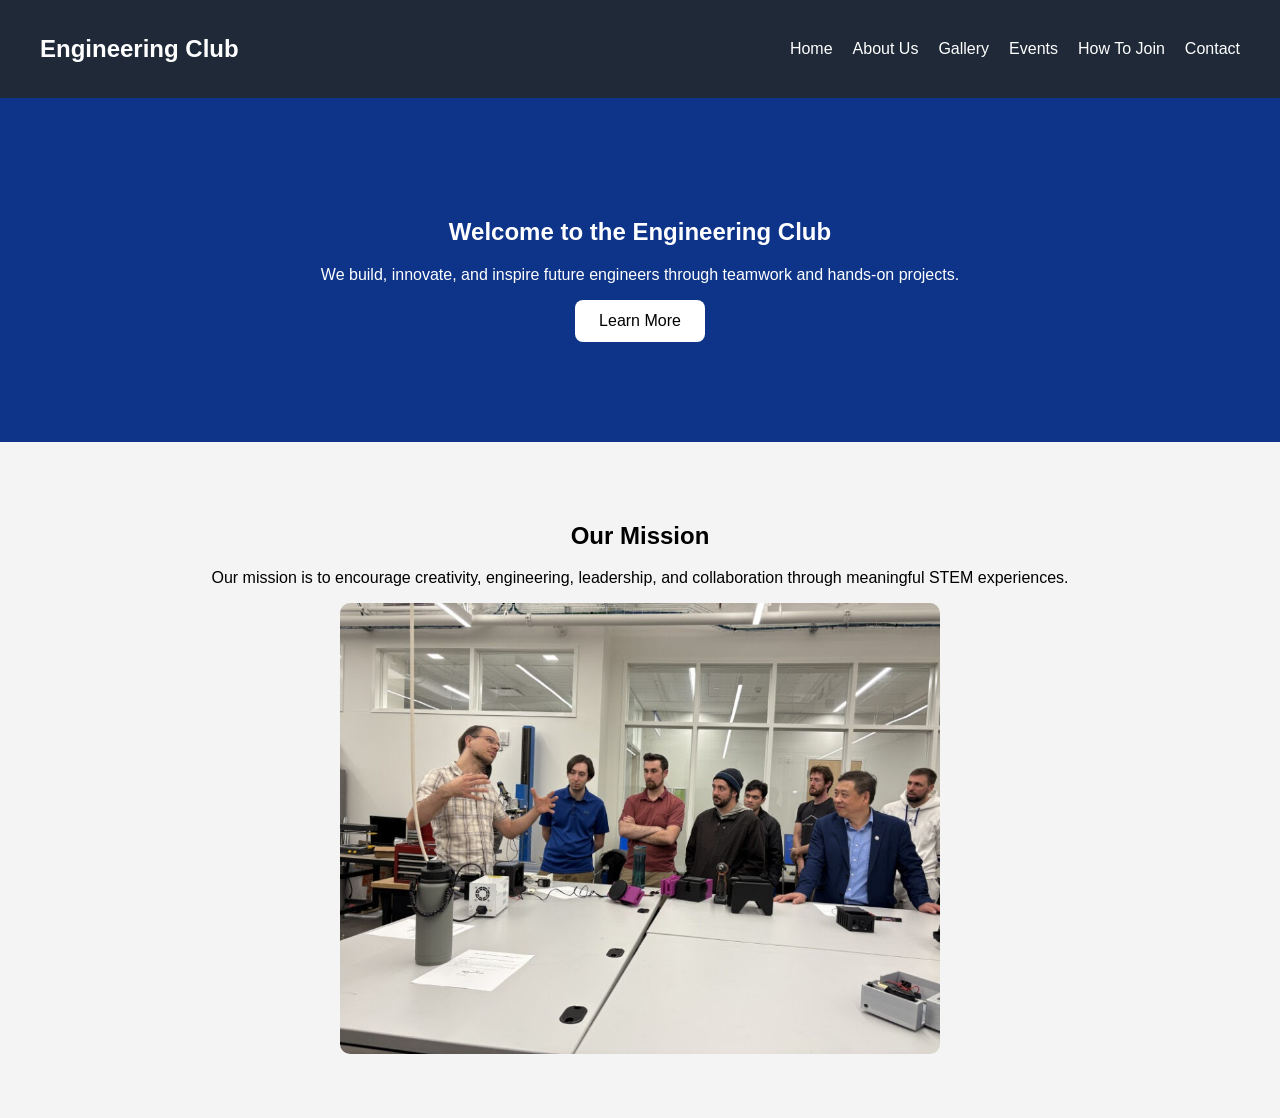
==== index.html @ 92a44d92 "added all the nav bar pages/event pages" ====
<!DOCTYPE html>
<html lang="en">

<head>
    <meta charset="UTF-8">
    <meta name="viewport" content="width=device-width, initial-scale=1.0">
    <title>Engineering Club</title>

    <link rel="icon" type="image/favicon.png" href="images/favicon.png">
    <link rel="stylesheet" href="style.css">
</head>

<body>

    <nav>
        <h1>Engineering Club</h1>

        <ul>
            <li><a href="index.html">Home</a></li>
            <li><a href="about.html">About Us</a></li>
            <li><a href="gallery.html">Gallery</a></li>
            <li><a href="events.html">Events</a></li>
            <li><a href="how-to-join.html">How To Join</a></li>
            <li><a href="contact.html">Contact</a></li>
        </ul>
    </nav>

    <div id="mainPage">

        <section class="hero">

            <h2>Welcome to the Engineering Club</h2>

            <p>
                We build, innovate, and inspire future engineers through teamwork and hands-on projects.
            </p>

            <a href="about.html" class="heroBtn">Learn More</a>

        </section>

        <section class="mission">

            <h2>Our Mission</h2>

            <p>
                Our mission is to encourage creativity, engineering, leadership,
                and collaboration through meaningful STEM experiences.
            </p>

            <img src="images/MainPageImg.jpg" alt="Engineering Club">

        </section>

    </div>

    <script src="script.js"></script>

</body>

</html>
---- style.css ----
body {
    margin: 0;
    font-family: Arial, Helvetica, sans-serif;
    background-color: #f4f4f4;
}

/* NAVBAR */

nav {
    background-color: #1f2937;
    color: white;

    display: flex;
    justify-content: space-between;
    align-items: center;

    padding: 15px 40px;
}

nav ul {
    display: flex;
    gap: 20px;

    list-style: none;
}

nav a { 

color: white; 
text-decoration: none;
}

nav a:hover { 

    text-decoration: underline;
}

nav button {
    background: none;
    border: none;
    color: white;
    font-size: 16px;
    cursor: pointer;
}

nav button:hover {
    text-decoration: underline;
}

/* HERO SECTION */

.hero {
    text-align: center;

    padding: 100px 20px;

    background-color: #0d3488;
    color: white;
}

.hero a {
    display: inline-block;

    padding: 12px 24px;

    background-color: white;
    color: black;

    text-decoration: none;

    border-radius: 8px;

    font-size: 16px;

    cursor: pointer;
}

.hero a:hover { 

background-color: #779ff5;
color: #ffffff;
}

/* MISSION SECTION */

.mission {
    padding: 60px 20px;

    text-align: center;

    img {

        width: 600px;
        border-radius: 10px;
    }
}

.about {
    text-align: center;
    padding: 60px 20px;
}

.about h1 { 

    font-size: 85px;
}

.about img {
    width: 400px;
    border-radius: 10px;
    margin: 20px 0;
}

.about p {
    max-width: 800px;
    margin: 0 auto;
    font-size: 18px;
    line-height: 1.6;
}

.gallery {

    text-align: center;
    padding: 60px 20px;
}

.gallery h1 { 

    font-size: 85px;
}

.gallery img { 

    width: 400px;
    border-radius: 10px;
    margin: 20px 0;
}

.gallery p {
    max-width: 800px;
    margin: 0 auto;
    font-size: 18px;
    line-height: 1.6;
}

.dropdown {

    text-align: center;
    padding: 60px 20px; 
    position: relative;
}

.dropdown h1 { 

    font-size: 85px;
}

.dropdown button { 

    background-color: #ffffff;
    color: black;
    padding: 10px 15px;
    border: none;
    cursor: pointer;
}

.dropdown-content a { 

    display: block;
    color: black;
    text-decoration: none;
    padding: 10px 15px;
}

.dropdown-content {
    display: none;

    left: 50%;
    transform: translateX(-50%);

    position: absolute;

    background-color: white;

    list-style: none;

    padding: 10px;
    margin: 0;

    min-width: 200px;
    box-shadow: 2px 2px 5px black;
}

.dropdownMenu {
    display: inline-block;
    position: relative;
    min-width: 25px;
}

.dropdownMenu:hover .dropdown-content {
    display: block;
}

.dropdownMenu:hover button {
    background-color: #cccccc;
}

.howToJoin { 

    text-align: center;
    padding: 60px 20px;
}

.howToJoin ol {
    display: inline-block;
    text-align: left;
}

.howToJoin h1 { 

    font-size: 85px;
}

.contact {
    text-align: center;
    padding: 60px 20px;
}

.contact h1 { 

    font-size: 85px;
}

.contact p {
    max-width: 800px;
    margin: 0 auto;
    font-size: 18px;
    line-height: 1.6;
}
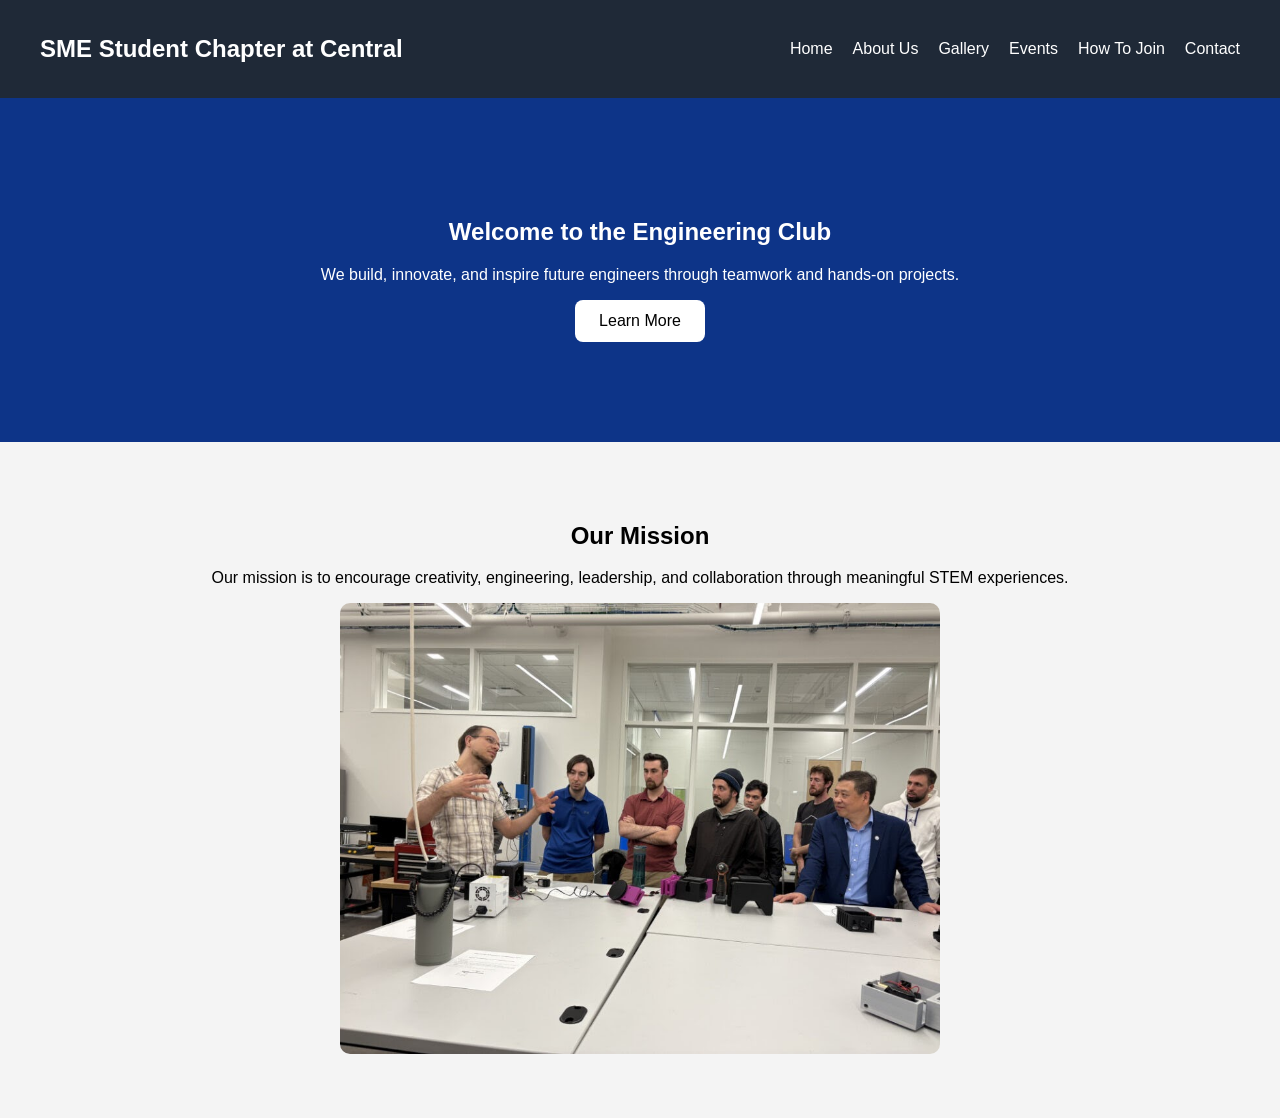
==== commit ced6517a: "added Dr. Vaziri changes" ====
--- a/index.html
+++ b/index.html
@@ -13,7 +13,7 @@
 <body>
 
     <nav>
-        <h1>Engineering Club</h1>
+        <h1>SME Student Chapter at Central</h1>
 
         <ul>
             <li><a href="index.html">Home</a></li>
--- a/style.css
+++ b/style.css
@@ -157,7 +157,7 @@
 
 .dropdown button { 
 
-    background-color: #ffffff;
+    background-color: #dddddd;
     color: black;
     padding: 10px 15px;
     border: none;
@@ -195,6 +195,7 @@
     display: inline-block;
     position: relative;
     min-width: 25px;
+    
 }
 
 .dropdownMenu:hover .dropdown-content {
@@ -202,7 +203,7 @@
 }
 
 .dropdownMenu:hover button {
-    background-color: #cccccc;
+    background-color: #bbbbbb;
 }
 
 .howToJoin { 
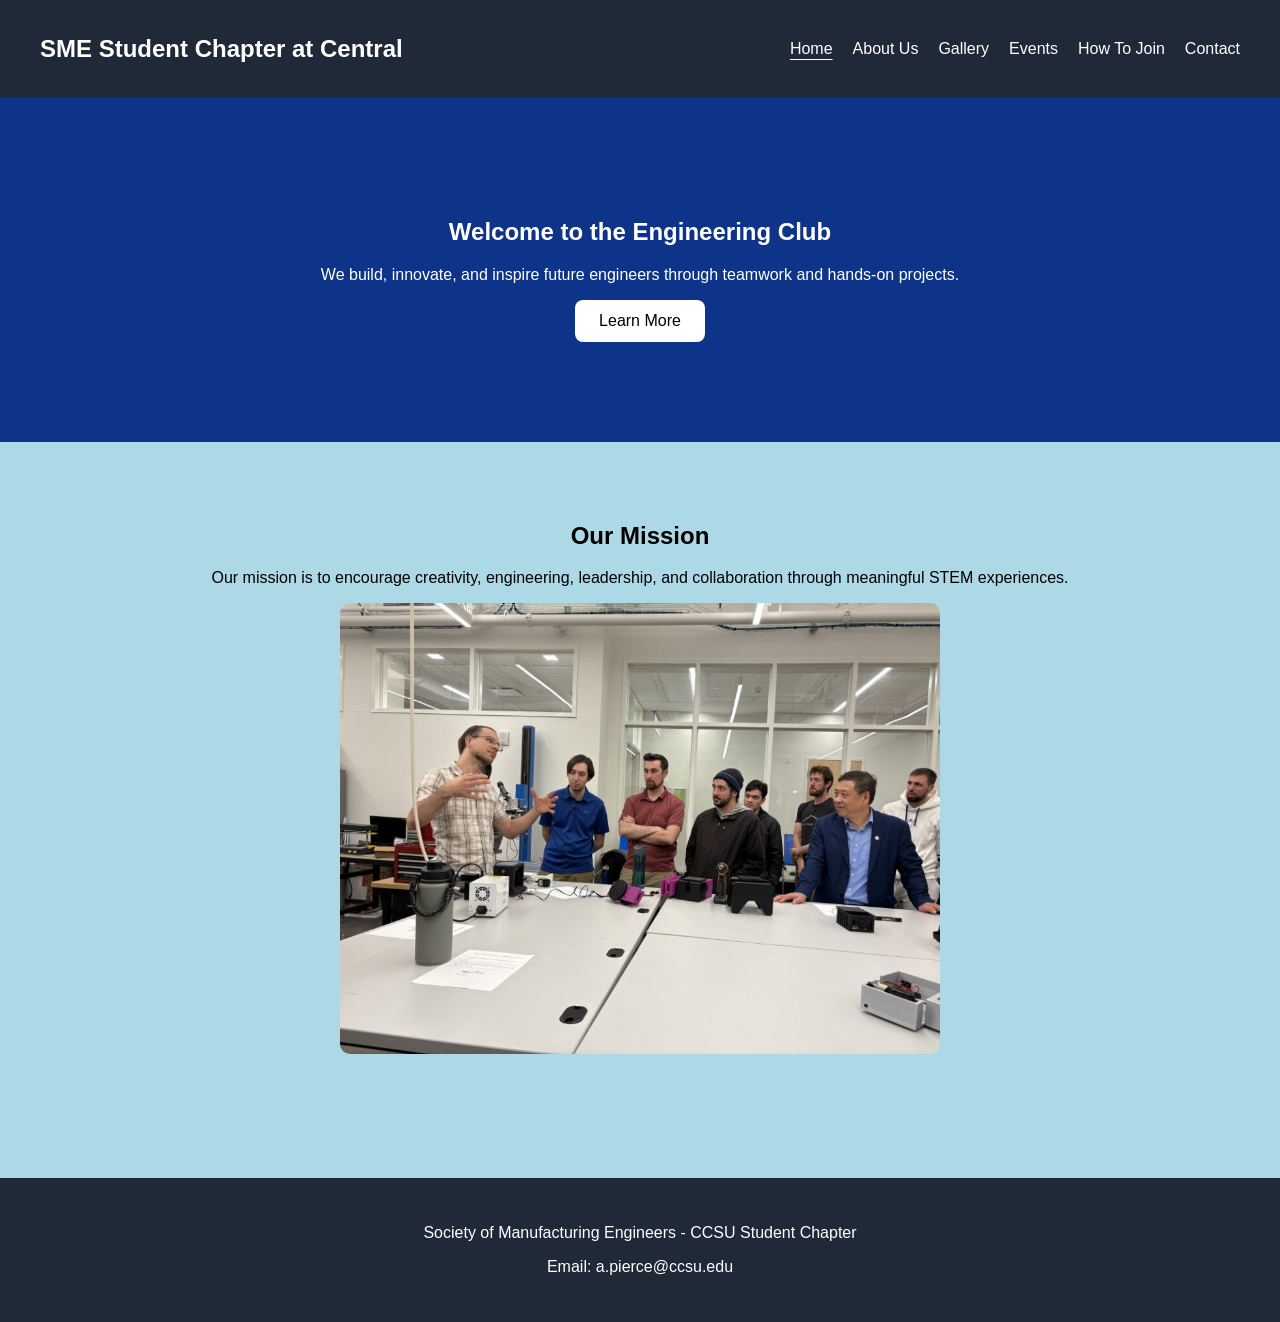
==== commit 0b901f52: "Started updating ui, added underline under nav bar current page, added footer, renovated the event p" ====
--- a/index.html
+++ b/index.html
@@ -13,10 +13,10 @@
 <body>
 
     <nav>
-        <h1>SME Student Chapter at Central</h1>
+        <h1><a href="index.html">SME Student Chapter at Central</a></h1>
 
         <ul>
-            <li><a href="index.html">Home</a></li>
+            <li><a href="index.html" class="active">Home</a></li>
             <li><a href="about.html">About Us</a></li>
             <li><a href="gallery.html">Gallery</a></li>
             <li><a href="events.html">Events</a></li>
@@ -54,6 +54,11 @@
 
     </div>
 
+    <footer>
+    <p>Society of Manufacturing Engineers - CCSU Student Chapter</p>
+    <p>Email: a.pierce@ccsu.edu</p>
+    </footer>
+
     <script src="script.js"></script>
 
 </body>
--- a/style.css
+++ b/style.css
@@ -47,6 +47,37 @@
     text-decoration: underline;
 }
 
+nav h1 a:hover { 
+text-decoration: none;
+}
+
+nav h1 a { 
+    color:white;
+    text-decoration: none;
+}
+
+.active { 
+    text-decoration: underline;
+    text-underline-offset: 5px;
+}
+
+html, body {
+    height: 100%;
+}
+
+body {
+    display: flex;
+    flex-direction: column;
+    min-height: 100vh;
+
+    margin: 0;
+    background-color: lightblue;
+}
+
+footer {
+    margin-top: auto;
+}
+
 /* HERO SECTION */
 
 .hero {
@@ -98,6 +129,7 @@
 .about {
     text-align: center;
     padding: 60px 20px;
+    background-color: lightblue;
 }
 
 .about h1 { 
@@ -118,10 +150,31 @@
     line-height: 1.6;
 }
 
+.about a {
+    display: block;
+
+    width: fit-content;
+
+    margin: 20px auto 0 auto;
+
+    background-color: #0d3488;
+    color: white;
+
+    padding: 15px 25px;
+
+    text-decoration: none;
+    border-radius: 8px;
+}
+
+.about a:hover {
+    background-color: #779ff5;
+}
+
 .gallery {
 
     text-align: center;
     padding: 60px 20px;
+    background-color: lightblue;
 }
 
 .gallery h1 { 
@@ -132,6 +185,7 @@
 .gallery img { 
 
     width: 400px;
+    height: 300px;
     border-radius: 10px;
     margin: 20px 0;
 }
@@ -143,71 +197,98 @@
     line-height: 1.6;
 }
 
-.dropdown {
-
-    text-align: center;
-    padding: 60px 20px; 
-    position: relative;
-}
-
-.dropdown h1 { 
-
-    font-size: 85px;
-}
-
-.dropdown button { 
-
-    background-color: #dddddd;
-    color: black;
-    padding: 10px 15px;
-    border: none;
-    cursor: pointer;
-}
-
-.dropdown-content a { 
-
-    display: block;
-    color: black;
-    text-decoration: none;
-    padding: 10px 15px;
-}
-
-.dropdown-content {
-    display: none;
-
-    left: 50%;
-    transform: translateX(-50%);
-
-    position: absolute;
-
-    background-color: white;
-
-    list-style: none;
-
-    padding: 10px;
-    margin: 0;
-
-    min-width: 200px;
-    box-shadow: 2px 2px 5px black;
-}
-
-.dropdownMenu {
+.eventCards {
+    display: flex;
+    flex-direction: column;
+    gap: 40px;
+    padding: 40px 20px;
+    background-color: lightblue;
+}
+
+.eventCards h1{ 
+    font-size: 100px;
+    text-align: center;
+}
+
+.eventCard {
+    display: flex;
+    align-items: center;
+    justify-content: space-between;
+
+    max-width: 1000px;
+    margin: 0 auto;
+
+    padding: 25px;
+
+    background-color: rgb(224, 222, 222);
+    border-radius: 12px;
+
+    box-shadow: 0 4px 12px rgba(0,0,0,0.15);
+       gap: 60px;
+
+    transition: 0.2s;
+}
+
+.eventInfo {
+    display: flex;
+    flex-direction: column;
+    gap: 10px;
+
+    max-width: 600px;
+
+    text-align: left;
+}
+
+.eventCard a {
     display: inline-block;
-    position: relative;
-    min-width: 25px;
-    
-}
-
-.dropdownMenu:hover .dropdown-content {
-    display: block;
-}
-
-.dropdownMenu:hover button {
-    background-color: #bbbbbb;
+    align-self: center;
+
+    background-color: #0d3488;
+    color: white;
+
+    padding: 12px 20px;
+
+    border-radius: 8px;
+
+     display: inline-block;
+    width: fit-content;
+
+    text-decoration: none;
+}
+
+.eventCard:hover {
+    transform: translateY(-5px);
+}
+
+.eventCard a:hover {
+    background-color: #779ff5;
+}
+
+.eventCard img {
+    width: 500px;
+    height: auto;
+
+    border-radius: 8px;
+
+    object-fit: cover;
+}
+
+.eventCard a {
+    background-color: #0d3488;
+    color: white;
+
+    padding: 15px 25px;
+
+    text-decoration: none;
+    border-radius: 8px;
+}
+
+.eventCard a:hover {
+    background-color: #779ff5;
 }
 
 .howToJoin { 
-
+    background-color: lightblue;
     text-align: center;
     padding: 60px 20px;
 }
@@ -225,6 +306,7 @@
 .contact {
     text-align: center;
     padding: 60px 20px;
+    background-color: lightblue;
 }
 
 .contact h1 { 
@@ -239,3 +321,12 @@
     line-height: 1.6;
 }
 
+footer {
+    background-color: #1f2937;
+    color: white;
+
+    text-align: center;
+
+    padding: 30px;
+    margin-top: 60px;
+}
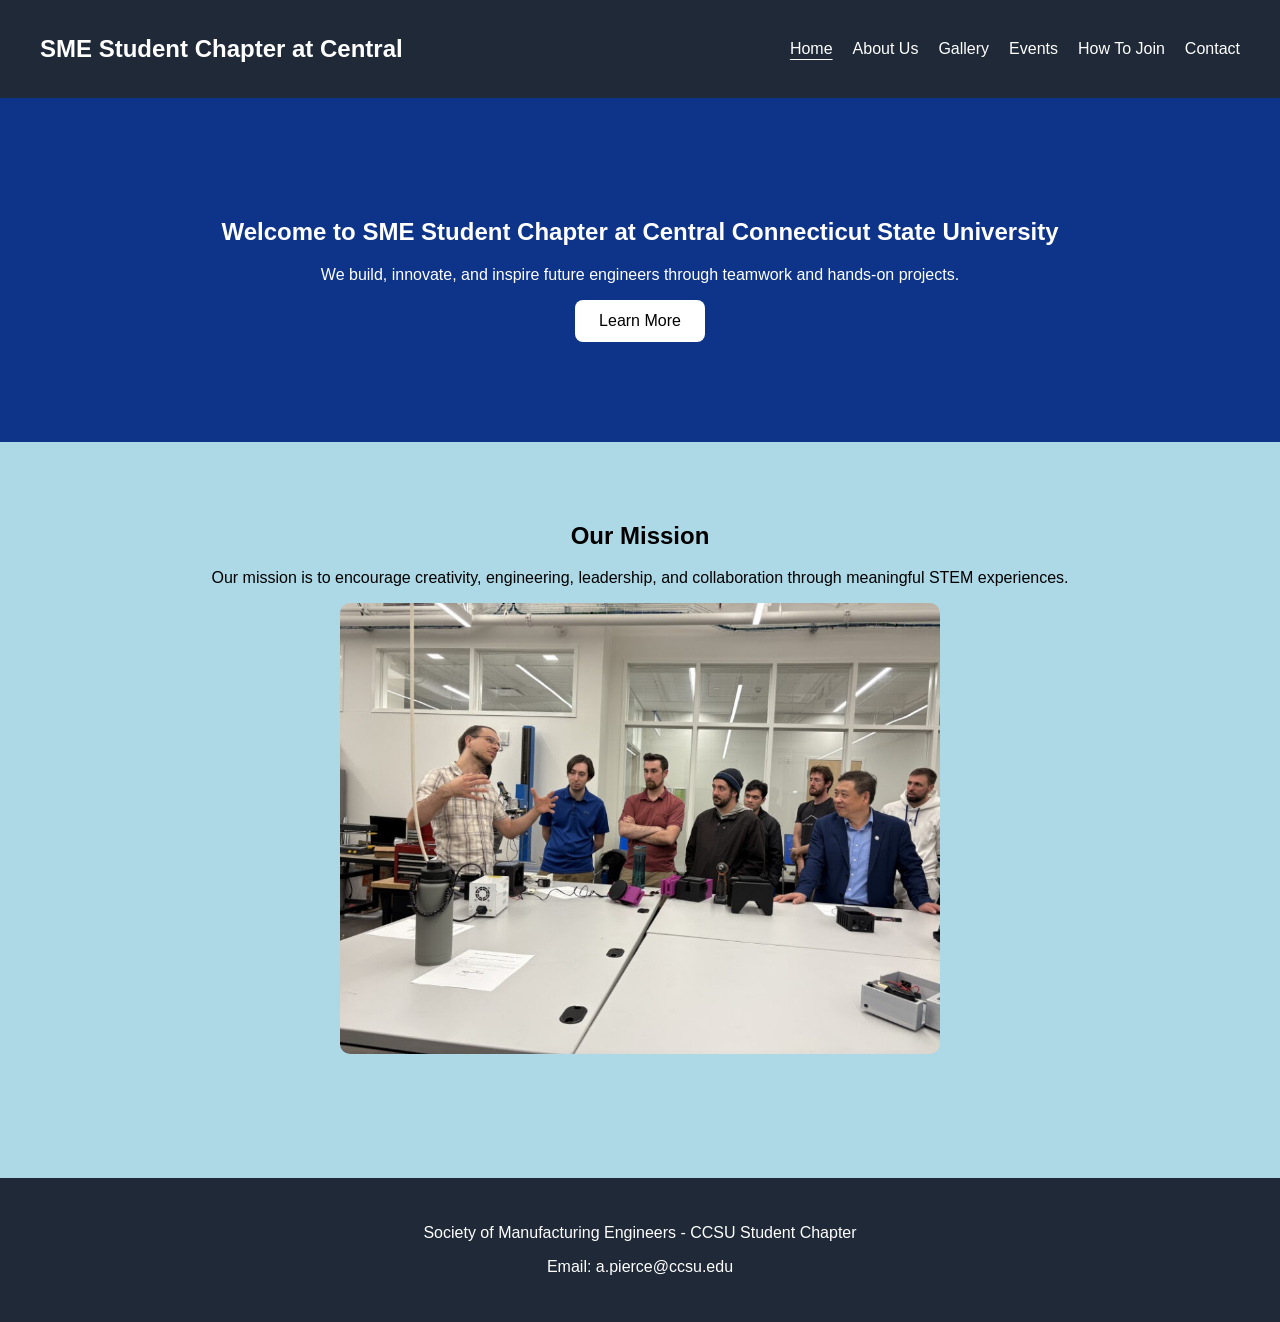
==== commit c97187c8: "tested out copilot code agent, updated how to join page and revamped gallery" ====
--- a/index.html
+++ b/index.html
@@ -29,7 +29,7 @@
 
         <section class="hero">
 
-            <h2>Welcome to the Engineering Club</h2>
+            <h2>Welcome to SME Student Chapter at Central Connecticut State University</h2>
 
             <p>
                 We build, innovate, and inspire future engineers through teamwork and hands-on projects.
--- a/style.css
+++ b/style.css
@@ -171,23 +171,45 @@
 }
 
 .gallery {
-
-    text-align: center;
-    padding: 60px 20px;
+    text-align: center;
+    padding: 70px 20px;
     background-color: lightblue;
 }
 
-.gallery h1 { 
-
+.gallery h1 {
     font-size: 85px;
-}
-
-.gallery img { 
-
-    width: 400px;
-    height: 300px;
-    border-radius: 10px;
-    margin: 20px 0;
+    margin-bottom: 1rem;
+    color: #1f2937;
+    letter-spacing: 0.03em;
+}
+
+.gallery-grid {
+    display: grid;
+    grid-template-columns: repeat(auto-fit, minmax(260px, 1fr));
+    gap: 22px;
+    max-width: 1180px;
+    margin: 0 auto;
+    padding: 20px 0;
+}
+
+.gallery img {
+    width: 100%;
+    height: 240px;
+    object-fit: contain;
+    object-position: center;
+    background-color: #ffffff;
+    border-radius: 16px;
+    padding: 14px;
+    border: 1px solid rgba(15, 23, 42, 0.08);
+    box-shadow: 0 10px 24px rgba(15, 23, 42, 0.08);
+    display: block;
+    transition: transform 0.25s ease, box-shadow 0.25s ease;
+    cursor: pointer;
+}
+
+.gallery img:hover {
+    transform: translateY(-3px) scale(1.02);
+    box-shadow: 0 18px 38px rgba(15, 23, 42, 0.14);
 }
 
 .gallery p {
@@ -258,6 +280,7 @@
 
 .eventCard:hover {
     transform: translateY(-5px);
+    box-shadow: 0 18px 38px rgba(15, 23, 42, 0.14);
 }
 
 .eventCard a:hover {
@@ -289,18 +312,275 @@
 
 .howToJoin { 
     background-color: lightblue;
-    text-align: center;
     padding: 60px 20px;
-}
-
-.howToJoin ol {
-    display: inline-block;
+    max-width: 1200px;
+    margin: 0 auto;
+}
+
+.howToJoin h1 { 
+    font-size: 85px;
+    text-align: center;
+    margin: 0 0 20px 0;
+    color: #1f2937;
+    letter-spacing: 0.03em;
+}
+
+.howToJoin .intro {
+    text-align: center;
+    font-size: 20px;
+    color: #4b5563;
+    margin: 0 0 60px 0;
+    max-width: 600px;
+    margin-left: auto;
+    margin-right: auto;
+}
+
+.joinStepsContainer {
+    display: grid;
+    grid-template-columns: repeat(auto-fit, minmax(400px, 1fr));
+    gap: 40px;
+    margin: 0 auto;
+}
+
+.joinCard {
+    background-color: white;
+    border-radius: 16px;
+    padding: 40px 30px;
+    box-shadow: 0 4px 12px rgba(0, 0, 0, 0.1);
+    transition: all 0.3s ease;
     text-align: left;
-}
-
-.howToJoin h1 { 
-
-    font-size: 85px;
+    position: relative;
+}
+
+.joinCard:hover {
+    transform: translateY(-8px);
+    box-shadow: 0 12px 30px rgba(0, 0, 0, 0.15);
+}
+
+.cardIcon {
+    display: flex;
+    justify-content: center;
+    margin-bottom: 20px;
+}
+
+.iconNumber {
+    display: flex;
+    align-items: center;
+    justify-content: center;
+    width: 60px;
+    height: 60px;
+    background: linear-gradient(135deg, #0d3488 0%, #1f5fa8 100%);
+    color: white;
+    border-radius: 50%;
+    font-size: 32px;
+    font-weight: bold;
+}
+
+.joinCard h2 {
+    font-size: 28px;
+    margin: 0 0 8px 0;
+    color: #1f2937;
+    text-align: center;
+}
+
+.cardSubtitle {
+    text-align: center;
+    color: #0d3488;
+    font-weight: 600;
+    margin: 0 0 25px 0;
+    font-size: 16px;
+}
+
+.joinList {
+    list-style: none;
+    padding: 0;
+    margin: 0;
+    counter-reset: step-counter;
+}
+
+.joinList li {
+    counter-increment: step-counter;
+    margin-bottom: 18px;
+    padding-left: 35px;
+    position: relative;
+    font-size: 16px;
+    line-height: 1.6;
+    color: #374151;
+}
+
+.joinList li:before {
+    content: counter(step-counter);
+    position: absolute;
+    left: 0;
+    top: 0;
+    display: flex;
+    align-items: center;
+    justify-content: center;
+    width: 28px;
+    height: 28px;
+    background-color: #e0e7ff;
+    color: #0d3488;
+    border-radius: 50%;
+    font-weight: 600;
+    font-size: 14px;
+}
+
+.joinCard:hover .joinList li:before {
+    background-color: #0d3488;
+    color: white;
+}
+
+.smeCard {
+    border-top: 4px solid #0d3488;
+}
+
+.clubCard {
+    border-top: 4px solid #10b981;
+}
+
+.clubCard .cardIcon .iconNumber {
+    background: linear-gradient(135deg, #10b981 0%, #059669 100%);
+}
+
+.clubCard .cardSubtitle {
+    color: #10b981;
+}
+
+.clubCard .joinList li:before {
+    background-color: #d1fae5;
+    color: #10b981;
+}
+
+.clubCard:hover .joinList li:before {
+    background-color: #10b981;
+    color: white;
+}
+
+.smeLink {
+    color: #0d3488;
+    text-decoration: none;
+    font-weight: 600;
+    border-bottom: 2px solid #0d3488;
+    transition: all 0.2s ease;
+}
+
+.smeLink:hover {
+    color: #1f5fa8;
+    border-bottom-color: #1f5fa8;
+}
+
+/* LIGHTBOX GALLERY */
+
+.lightbox {
+    display: none;
+    position: fixed;
+    z-index: 1000;
+    left: 0;
+    top: 0;
+    width: 100%;
+    height: 100%;
+    background-color: rgba(0, 0, 0, 0.8);
+    animation: fadeIn 0.3s ease;
+}
+
+.lightbox.active {
+    display: flex;
+    align-items: center;
+    justify-content: center;
+}
+
+@keyframes fadeIn {
+    from {
+        opacity: 0;
+    }
+    to {
+        opacity: 1;
+    }
+}
+
+.lightbox-content {
+    position: relative;
+    display: flex;
+    align-items: center;
+    justify-content: center;
+    width: 90%;
+    max-width: 1000px;
+    animation: slideUp 0.3s ease;
+}
+
+@keyframes slideUp {
+    from {
+        transform: translateY(50px);
+        opacity: 0;
+    }
+    to {
+        transform: translateY(0);
+        opacity: 1;
+    }
+}
+
+.lightbox-img {
+    max-width: 100%;
+    max-height: 80vh;
+    object-fit: contain;
+    border-radius: 8px;
+    box-shadow: 0 10px 50px rgba(0, 0, 0, 0.3);
+}
+
+.lightbox-close {
+    position: absolute;
+    top: -40px;
+    right: 0;
+    background-color: transparent;
+    border: none;
+    color: white;
+    font-size: 40px;
+    font-weight: bold;
+    cursor: pointer;
+    transition: transform 0.2s ease;
+}
+
+.lightbox-close:hover {
+    transform: scale(1.2);
+}
+
+.lightbox-nav {
+    position: absolute;
+    top: 50%;
+    transform: translateY(-50%);
+    background-color: rgba(255, 255, 255, 0.3);
+    border: none;
+    color: white;
+    font-size: 32px;
+    padding: 15px 20px;
+    cursor: pointer;
+    border-radius: 4px;
+    transition: all 0.2s ease;
+    user-select: none;
+}
+
+.lightbox-nav:hover {
+    background-color: rgba(255, 255, 255, 0.6);
+    transform: translateY(-50%) scale(1.1);
+}
+
+.lightbox-prev {
+    left: 10px;
+}
+
+.lightbox-next {
+    right: 10px;
+}
+
+.lightbox-counter {
+    position: absolute;
+    bottom: -50px;
+    left: 50%;
+    transform: translateX(-50%);
+    color: white;
+    font-size: 18px;
+    font-weight: 600;
+    white-space: nowrap;
 }
 
 .contact {
@@ -321,6 +601,41 @@
     line-height: 1.6;
 }
 
+.videoSection {
+    text-align: center;
+    padding: 60px 20px;
+}
+
+.videoSection h1 { 
+font-size:80px;
+}
+
+.videoSection video {
+    margin: 20px;
+    border-radius: 10px;
+    box-shadow: 0 4px 12px rgba(0,0,0,0.2);
+}
+
+.videoSection a {
+    display: block;
+
+    width: fit-content;
+
+    margin: 20px auto 0 auto;
+
+    background-color: #0d3488;
+    color: white;
+
+    padding: 15px 25px;
+
+    text-decoration: none;
+    border-radius: 8px;
+}
+
+.videoSection a:hover {
+    background-color: #779ff5;
+}
+
 footer {
     background-color: #1f2937;
     color: white;
@@ -329,4 +644,5 @@
 
     padding: 30px;
     margin-top: 60px;
-}+}
+
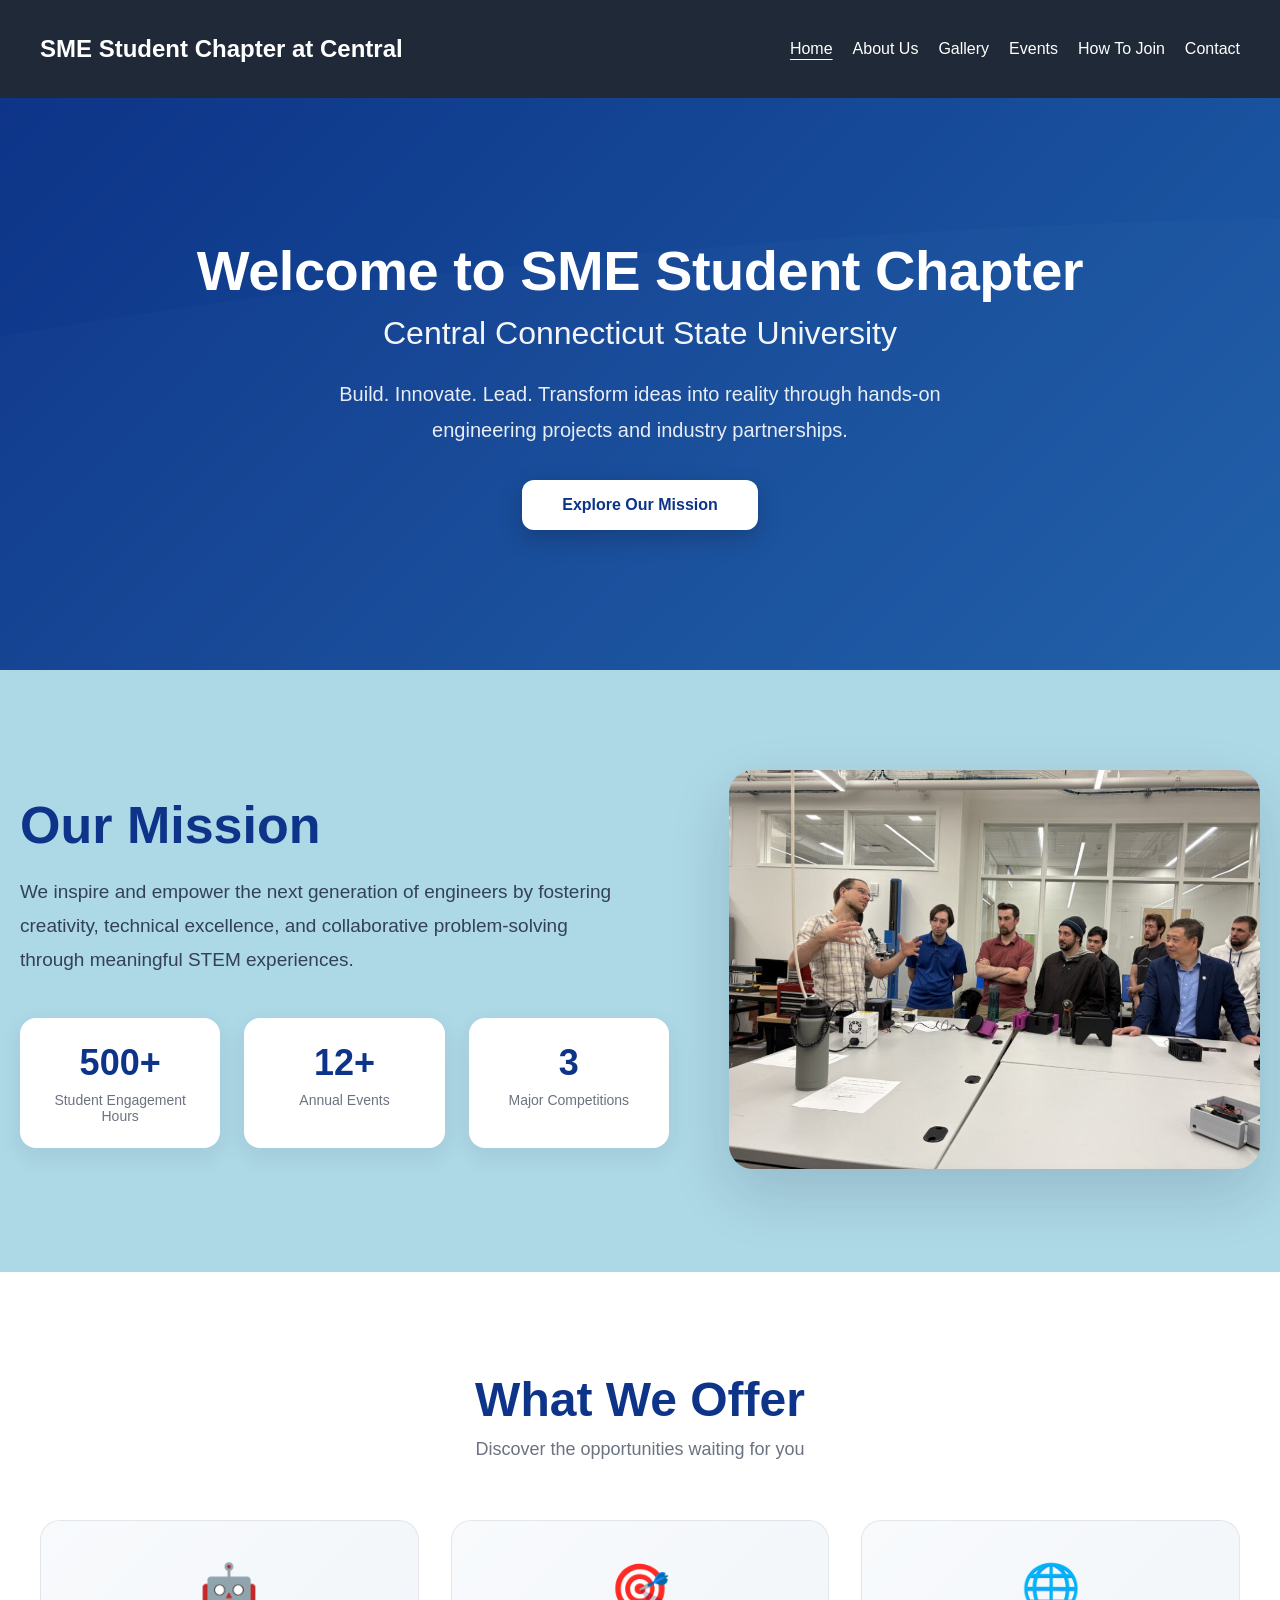
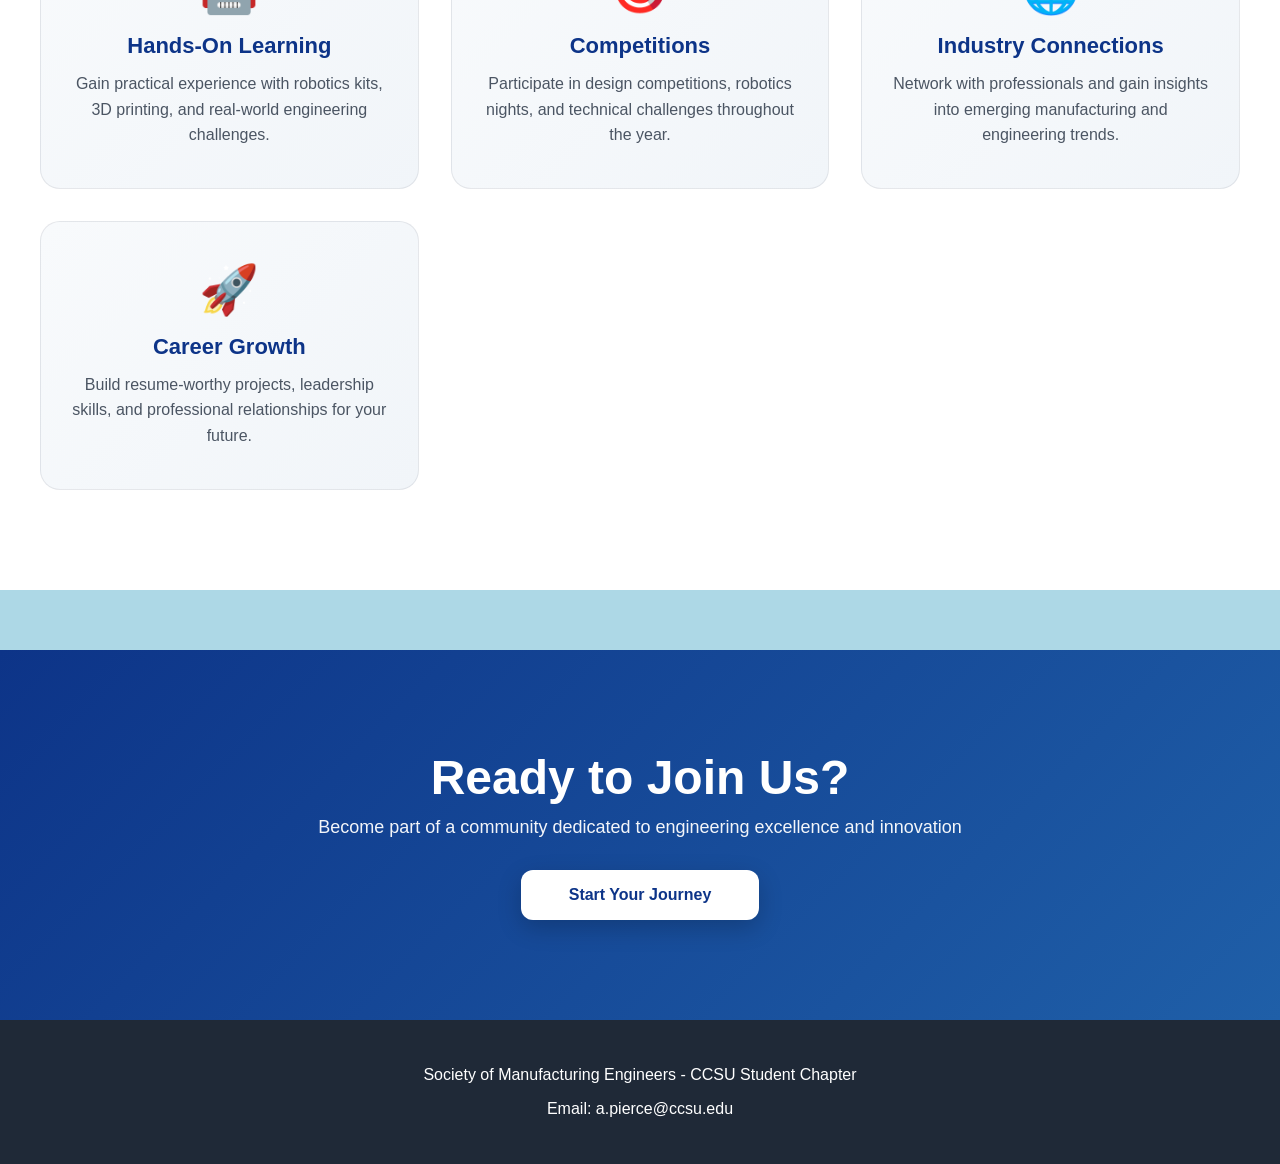
==== commit 0bdf8665: "polished every single page on the site" ====
--- a/index.html
+++ b/index.html
@@ -28,28 +28,71 @@
     <div id="mainPage">
 
         <section class="hero">
-
-            <h2>Welcome to SME Student Chapter at Central Connecticut State University</h2>
-
-            <p>
-                We build, innovate, and inspire future engineers through teamwork and hands-on projects.
-            </p>
-
-            <a href="about.html" class="heroBtn">Learn More</a>
-
+            <div class="hero-content">
+                <h1>Welcome to SME Student Chapter</h1>
+                <h2>Central Connecticut State University</h2>
+                <p>Build. Innovate. Lead. Transform ideas into reality through hands-on engineering projects and industry partnerships.</p>
+                <a href="about.html" class="heroBtn">Explore Our Mission</a>
+            </div>
         </section>
 
         <section class="mission">
+            <div class="mission-grid">
+                <div class="mission-content">
+                    <h2>Our Mission</h2>
+                    <p>We inspire and empower the next generation of engineers by fostering creativity, technical excellence, and collaborative problem-solving through meaningful STEM experiences.</p>
+                    <div class="mission-highlights">
+                        <div class="highlight-item">
+                            <div class="highlight-number">500+</div>
+                            <p>Student Engagement Hours</p>
+                        </div>
+                        <div class="highlight-item">
+                            <div class="highlight-number">12+</div>
+                            <p>Annual Events</p>
+                        </div>
+                        <div class="highlight-item">
+                            <div class="highlight-number">3</div>
+                            <p>Major Competitions</p>
+                        </div>
+                    </div>
+                </div>
+                <div class="mission-image">
+                    <img src="images/MainPageImg.jpg" alt="Engineering Club members collaborating">
+                </div>
+            </div>
+        </section>
 
-            <h2>Our Mission</h2>
+        <section class="highlights">
+            <h2>What We Offer</h2>
+            <p>Discover the opportunities waiting for you</p>
+            <div class="highlights-grid">
+                <div class="highlight-card">
+                    <div class="highlight-icon">🤖</div>
+                    <h3>Hands-On Learning</h3>
+                    <p>Gain practical experience with robotics kits, 3D printing, and real-world engineering challenges.</p>
+                </div>
+                <div class="highlight-card">
+                    <div class="highlight-icon">🎯</div>
+                    <h3>Competitions</h3>
+                    <p>Participate in design competitions, robotics nights, and technical challenges throughout the year.</p>
+                </div>
+                <div class="highlight-card">
+                    <div class="highlight-icon">🌐</div>
+                    <h3>Industry Connections</h3>
+                    <p>Network with professionals and gain insights into emerging manufacturing and engineering trends.</p>
+                </div>
+                <div class="highlight-card">
+                    <div class="highlight-icon">🚀</div>
+                    <h3>Career Growth</h3>
+                    <p>Build resume-worthy projects, leadership skills, and professional relationships for your future.</p>
+                </div>
+            </div>
+        </section>
 
-            <p>
-                Our mission is to encourage creativity, engineering, leadership,
-                and collaboration through meaningful STEM experiences.
-            </p>
-
-            <img src="images/MainPageImg.jpg" alt="Engineering Club">
-
+        <section class="cta-section">
+            <h2>Ready to Join Us?</h2>
+            <p>Become part of a community dedicated to engineering excellence and innovation</p>
+            <a href="how-to-join.html" class="cta-btn">Start Your Journey</a>
         </section>
 
     </div>
--- a/style.css
+++ b/style.css
@@ -31,8 +31,8 @@
 }
 
 nav a:hover { 
-
     text-decoration: underline;
+    text-underline-offset: 5px;
 }
 
 nav button {
@@ -41,10 +41,6 @@
     color: white;
     font-size: 16px;
     cursor: pointer;
-}
-
-nav button:hover {
-    text-decoration: underline;
 }
 
 nav h1 a:hover { 
@@ -82,92 +78,353 @@
 
 .hero {
     text-align: center;
-
+    padding: 140px 20px;
+    background: linear-gradient(135deg, #0d3488 0%, #1f5fa8 100%);
+    color: white;
+    position: relative;
+    overflow: hidden;
+}
+
+.hero::before {
+    content: '';
+    position: absolute;
+    top: 0;
+    left: 0;
+    right: 0;
+    bottom: 0;
+    background: url('data:image/svg+xml,<svg xmlns="http://www.w3.org/2000/svg" viewBox="0 0 1200 120"><path d="M0,50 Q300,0 600,50 T1200,50 L1200,120 L0,120 Z" fill="rgba(255,255,255,0.05)"/></svg>');
+    background-size: cover;
+    opacity: 0.3;
+}
+
+.hero-content {
+    position: relative;
+    z-index: 1;
+    max-width: 900px;
+    margin: 0 auto;
+}
+
+.hero h1 {
+    font-size: 56px;
+    font-weight: 800;
+    margin: 0 0 12px 0;
+    letter-spacing: -0.5px;
+}
+
+.hero h2 {
+    font-size: 32px;
+    font-weight: 300;
+    margin: 0 0 24px 0;
+    opacity: 0.95;
+}
+
+.hero p {
+    font-size: 20px;
+    line-height: 1.8;
+    margin: 0 0 32px 0;
+    opacity: 0.9;
+    max-width: 700px;
+    margin-left: auto;
+    margin-right: auto;
+}
+
+.heroBtn {
+    display: inline-block;
+    padding: 16px 40px;
+    background-color: white;
+    color: #0d3488;
+    text-decoration: none;
+    border-radius: 12px;
+    font-size: 16px;
+    font-weight: 700;
+    cursor: pointer;
+    transition: all 0.3s ease;
+    box-shadow: 0 8px 24px rgba(0, 0, 0, 0.2);
+}
+
+.heroBtn:hover {
+    background-color: rgb(209, 209, 209);  
+    transform: translateY(-2px);
+    box-shadow: 0 12px 32px rgba(0, 0, 0, 0.3);
+}
+
+/* MISSION SECTION */
+
+.mission {
     padding: 100px 20px;
-
+    background-color: lightblue;
+}
+
+.mission-grid {
+    display: grid;
+    grid-template-columns: 1.1fr 0.9fr;
+    gap: 60px;
+    max-width: 1250px;
+    margin: 0 auto;
+    align-items: center;
+}
+
+.mission-content h2 {
+    font-size: 52px;
+    margin: 0 0 20px 0;
+    color: #0d3488;
+    font-weight: 700;
+}
+
+.mission-content > p {
+    font-size: 19px;
+    line-height: 1.8;
+    color: #334155;
+    margin: 0 0 40px 0;
+    max-width: 600px;
+}
+
+.mission-highlights {
+    display: grid;
+    grid-template-columns: repeat(3, 1fr);
+    gap: 24px;
+    margin-top: 40px;
+}
+
+.highlight-item {
+    background: white;
+    border-radius: 16px;
+    padding: 24px;
+    text-align: center;
+    box-shadow: 0 8px 24px rgba(15, 23, 42, 0.08);
+}
+
+.highlight-number {
+    font-size: 36px;
+    font-weight: 800;
+    color: #0d3488;
+    display: block;
+    margin-bottom: 8px;
+}
+
+.highlight-item p {
+    font-size: 14px;
+    color: #6b7280;
+    margin: 0;
+}
+
+.mission-image img {
+    width: 100%;
+    border-radius: 24px;
+    box-shadow: 0 24px 60px rgba(15, 23, 42, 0.15);
+    object-fit: cover;
+}
+
+@media (max-width: 1024px) {
+    .mission-grid {
+        grid-template-columns: 1fr;
+    }
+
+    .mission-highlights {
+        grid-template-columns: repeat(3, 1fr);
+    }
+}
+
+@media (max-width: 640px) {
+    .mission-highlights {
+        grid-template-columns: 1fr;
+    }
+}
+
+/* HIGHLIGHTS SECTION */
+
+.highlights {
+    padding: 100px 20px;
+    background-color: white;
+    text-align: center;
+}
+
+.highlights h2 {
+    font-size: 48px;
+    color: #0d3488;
+    margin: 0 0 12px 0;
+    font-weight: 700;
+}
+
+.highlights > p {
+    font-size: 18px;
+    color: #6b7280;
+    margin: 0 0 60px 0;
+}
+
+.highlights-grid {
+    display: grid;
+    grid-template-columns: repeat(auto-fit, minmax(280px, 1fr));
+    gap: 32px;
+    max-width: 1200px;
+    margin: 0 auto;
+}
+
+.highlight-card {
+    background: linear-gradient(135deg, #f8fafc 0%, #f1f5f9 100%);
+    border-radius: 20px;
+    padding: 40px 28px;
+    text-align: center;
+    border: 1px solid rgba(15, 23, 42, 0.08);
+    transition: all 0.3s ease;
+}
+
+.highlight-card:hover {
+    transform: translateY(-8px);
+    box-shadow: 0 20px 50px rgba(15, 23, 42, 0.12);
+    background: white;
+}
+
+.highlight-icon {
+    font-size: 48px;
+    display: block;
+    margin-bottom: 16px;
+}
+
+.highlight-card h3 {
+    font-size: 22px;
+    color: #0d3488;
+    margin: 0 0 12px 0;
+    font-weight: 700;
+}
+
+.highlight-card p {
+    font-size: 16px;
+    color: #4b5563;
+    line-height: 1.6;
+    margin: 0;
+}
+
+/* CTA SECTION */
+
+.cta-section {
+    margin-top: 60px;
+    padding: 100px 20px;
+    background: linear-gradient(135deg, #0d3488 0%, #1f5fa8 100%);
+    color: white;
+    text-align: center;
+    margin-bottom: -60px;
+}
+
+.cta-section h2 {
+    font-size: 48px;
+    margin: 0 0 12px 0;
+    font-weight: 700;
+}
+
+.cta-section p {
+    font-size: 18px;
+    margin: 0 0 32px 0;
+    opacity: 0.95;
+}
+
+.cta-btn {
+    display: inline-block;
+    padding: 16px 48px;
+    background-color: white;
+    color: #0d3488;
+    text-decoration: none;
+    border-radius: 12px;
+    font-size: 16px;
+    font-weight: 700;
+    cursor: pointer;
+    transition: all 0.3s ease;
+    box-shadow: 0 8px 24px rgba(0, 0, 0, 0.2);
+}
+
+.cta-btn:hover {
+    background-color: rgb(209, 209, 209); 
+    transform: translateY(-2px);
+    box-shadow: 0 12px 32px rgba(0, 0, 0, 0.3);
+}
+
+.about {
+    padding: 80px 20px;
+    background-color: lightblue;
+}
+
+.about-header {
+    max-width: 860px;
+    margin: 0 auto 40px auto;
+    text-align: center;
+}
+
+.about h1 {
+    font-size: 72px;
+    margin-bottom: 18px;
+    color: #0d3488;
+}
+
+.about-header p {
+    max-width: 720px;
+    margin: 0 auto;
+    font-size: 19px;
+    line-height: 1.7;
+    color: #1f2937;
+}
+
+.about-grid {
+    display: grid;
+    grid-template-columns: 1.15fr 0.85fr;
+    gap: 40px;
+    max-width: 1150px;
+    margin: 0 auto;
+    align-items: center;
+}
+
+.about-copy p {
+    margin: 0 0 24px 0;
+    font-size: 18px;
+    line-height: 1.75;
+    color: #334155;
+}
+
+.about-copy {
+    background-color: #ffffff;
+    border-radius: 20px;
+    padding: 36px 32px;
+    box-shadow: 0 12px 40px rgba(15, 23, 42, 0.1);
+    border: 1px solid rgba(15, 23, 42, 0.06);
+}
+
+.about-cta {
+    display: inline-block;
+    margin-top: 12px;
     background-color: #0d3488;
     color: white;
-}
-
-.hero a {
-    display: inline-block;
-
-    padding: 12px 24px;
-
-    background-color: white;
-    color: black;
-
+    padding: 14px 28px;
+    border-radius: 10px;
     text-decoration: none;
-
-    border-radius: 8px;
-
-    font-size: 16px;
-
-    cursor: pointer;
-}
-
-.hero a:hover { 
-
-background-color: #779ff5;
-color: #ffffff;
-}
-
-/* MISSION SECTION */
-
-.mission {
-    padding: 60px 20px;
-
-    text-align: center;
-
-    img {
-
-        width: 600px;
-        border-radius: 10px;
-    }
-}
-
-.about {
-    text-align: center;
-    padding: 60px 20px;
-    background-color: lightblue;
-}
-
-.about h1 { 
-
-    font-size: 85px;
-}
-
-.about img {
-    width: 400px;
-    border-radius: 10px;
-    margin: 20px 0;
-}
-
-.about p {
-    max-width: 800px;
-    margin: 0 auto;
-    font-size: 18px;
-    line-height: 1.6;
-}
-
-.about a {
+    font-weight: 600;
+    transition: background-color 0.25s ease;
+}
+
+.about-cta:hover {
+    background-color: #779ff5;
+}
+
+.about-media img {
+    width: 100%;
+    border-radius: 24px;
+    box-shadow: 0 24px 60px rgba(15, 23, 42, 0.14);
     display: block;
-
-    width: fit-content;
-
-    margin: 20px auto 0 auto;
-
-    background-color: #0d3488;
-    color: white;
-
-    padding: 15px 25px;
-
-    text-decoration: none;
-    border-radius: 8px;
-}
-
-.about a:hover {
-    background-color: #779ff5;
+}
+
+@media (max-width: 900px) {
+    .about-grid {
+        grid-template-columns: 1fr;
+    }
+
+    .about-header,
+    .about-copy,
+    .about-media {
+        text-align: center;
+    }
+
+    .about-copy p {
+        margin-left: auto;
+        margin-right: auto;
+    }
 }
 
 .gallery {
@@ -186,7 +443,7 @@
 .gallery-grid {
     display: grid;
     grid-template-columns: repeat(auto-fit, minmax(260px, 1fr));
-    gap: 22px;
+    gap: 50px;
     max-width: 1180px;
     margin: 0 auto;
     padding: 20px 0;
@@ -337,9 +594,15 @@
 
 .joinStepsContainer {
     display: grid;
-    grid-template-columns: repeat(auto-fit, minmax(400px, 1fr));
+    grid-template-columns: repeat(2, minmax(0, 1fr));
     gap: 40px;
     margin: 0 auto;
+}
+
+@media (max-width: 940px) {
+    .joinStepsContainer {
+        grid-template-columns: 1fr;
+    }
 }
 
 .joinCard {
@@ -469,6 +732,42 @@
     border-bottom-color: #1f5fa8;
 }
 
+/* SCROLL REVEAL */
+.reveal,
+.gallery img.reveal,
+.eventCard.reveal,
+.joinCard.reveal,
+.about img.reveal,
+.videoSection video.reveal,
+section.reveal {
+    opacity: 0;
+    visibility: hidden;
+    transform: translateY(48px);
+    will-change: opacity, transform;
+}
+
+.reveal.visible,
+.gallery img.reveal.visible,
+.eventCard.reveal.visible,
+.joinCard.reveal.visible,
+.about img.reveal.visible,
+.videoSection video.reveal.visible,
+section.reveal.visible {
+    visibility: visible;
+    animation: revealFade 1s ease-out both;
+}
+
+@keyframes revealFade {
+    from {
+        opacity: 0;
+        transform: translateY(48px);
+    }
+    to {
+        opacity: 1;
+        transform: translateY(0);
+    }
+}
+
 /* LIGHTBOX GALLERY */
 
 .lightbox {
@@ -584,21 +883,159 @@
 }
 
 .contact {
-    text-align: center;
-    padding: 60px 20px;
+    padding: 80px 20px;
     background-color: lightblue;
 }
 
-.contact h1 { 
-
-    font-size: 85px;
-}
-
-.contact p {
-    max-width: 800px;
-    margin: 0 auto;
+.contact-header {
+    max-width: 900px;
+    margin: 0 auto 50px auto;
+    text-align: center;
+}
+
+.contact h1 {
+    font-size: 75px;
+    margin-bottom: 18px;
+    color: black;
+}
+
+.contact-header p {
+    max-width: 720px;
+    margin: 0 auto;
+    font-size: 19px;
+    line-height: 1.75;
+    color: #1f2937;
+}
+
+.contact-grid {
+    display: grid;
+    grid-template-columns: repeat(2, minmax(0, 1fr));
+    gap: 30px;
+    max-width: 1120px;
+    margin: 0 auto;
+}
+
+.contact-card {
+    background-color: #ffffff;
+    border-radius: 24px;
+    padding: 36px;
+    box-shadow: 0 18px 45px rgba(15, 23, 42, 0.12);
+    border: 1px solid rgba(15, 23, 42, 0.08);
+}
+
+.contact-card h2 {
+    margin-top: 0;
+    margin-bottom: 18px;
+    font-size: 30px;
+    color: #0d3488;
+}
+
+.contact-name {
+    font-size: 22px;
+    font-weight: 700;
+    margin-bottom: 6px;
+    color: #111827;
+}
+
+.contact-role {
+    margin: 0 0 24px 0;
+    color: #4b5563;
+    font-size: 16px;
+}
+
+.contact-details p {
+    margin: 0 0 16px 0;
+    color: #334155;
     font-size: 18px;
     line-height: 1.6;
+}
+
+.contact-label {
+    display: block;
+    font-weight: 700;
+    color: #0d3488;
+    margin-bottom: 6px;
+}
+
+@media (max-width: 900px) {
+    .contact-grid {
+        grid-template-columns: 1fr;
+    }
+}
+
+.event-detail {
+    padding: 80px 20px;
+    background-color: lightblue;
+}
+
+.event-detail h1 {
+    font-size: 64px;
+    margin-bottom: 24px;
+    color: #0d3488;
+    text-align: center;
+    font-weight: 700;
+}
+
+.event-detail-intro {
+    max-width: 900px;
+    margin: 0 auto 50px auto;
+    background-color: #ffffff;
+    border-radius: 20px;
+    padding: 36px 32px;
+    box-shadow: 0 12px 40px rgba(15, 23, 42, 0.1);
+    border: 1px solid rgba(15, 23, 42, 0.06);
+}
+
+.event-detail-intro p {
+    margin: 0 0 20px 0;
+    font-size: 18px;
+    line-height: 1.8;
+    color: #334155;
+}
+
+.event-detail-intro p:last-child {
+    margin-bottom: 0;
+}
+
+.event-images {
+    max-width: 1100px;
+    margin: 0 auto 50px auto;
+    display: grid;
+    grid-template-columns: repeat(auto-fit, minmax(300px, 1fr));
+    gap: 28px;
+}
+
+.event-images img {
+    width: 100%;
+    aspect-ratio: 4 / 3;
+    border-radius: 16px;
+    box-shadow: 0 12px 32px rgba(15, 23, 42, 0.12);
+    object-fit: cover;
+    object-position: center;
+    transition: transform 0.3s ease, box-shadow 0.3s ease;
+    cursor: pointer;
+}
+
+.event-images img:hover {
+    transform: translateY(-4px) scale(1.02);
+    box-shadow: 0 18px 48px rgba(15, 23, 42, 0.18);
+}
+
+.event-back-btn {
+    display: block;
+    width: fit-content;
+    margin: 30px auto 0 auto;
+    background-color: #0d3488;
+    color: white;
+    padding: 14px 28px;
+    border-radius: 10px;
+    text-decoration: none;
+    font-weight: 600;
+    transition: background-color 0.25s ease;
+}
+
+.event-back-btn:hover {
+    background-color: #779ff5;
 }
 
 .videoSection {
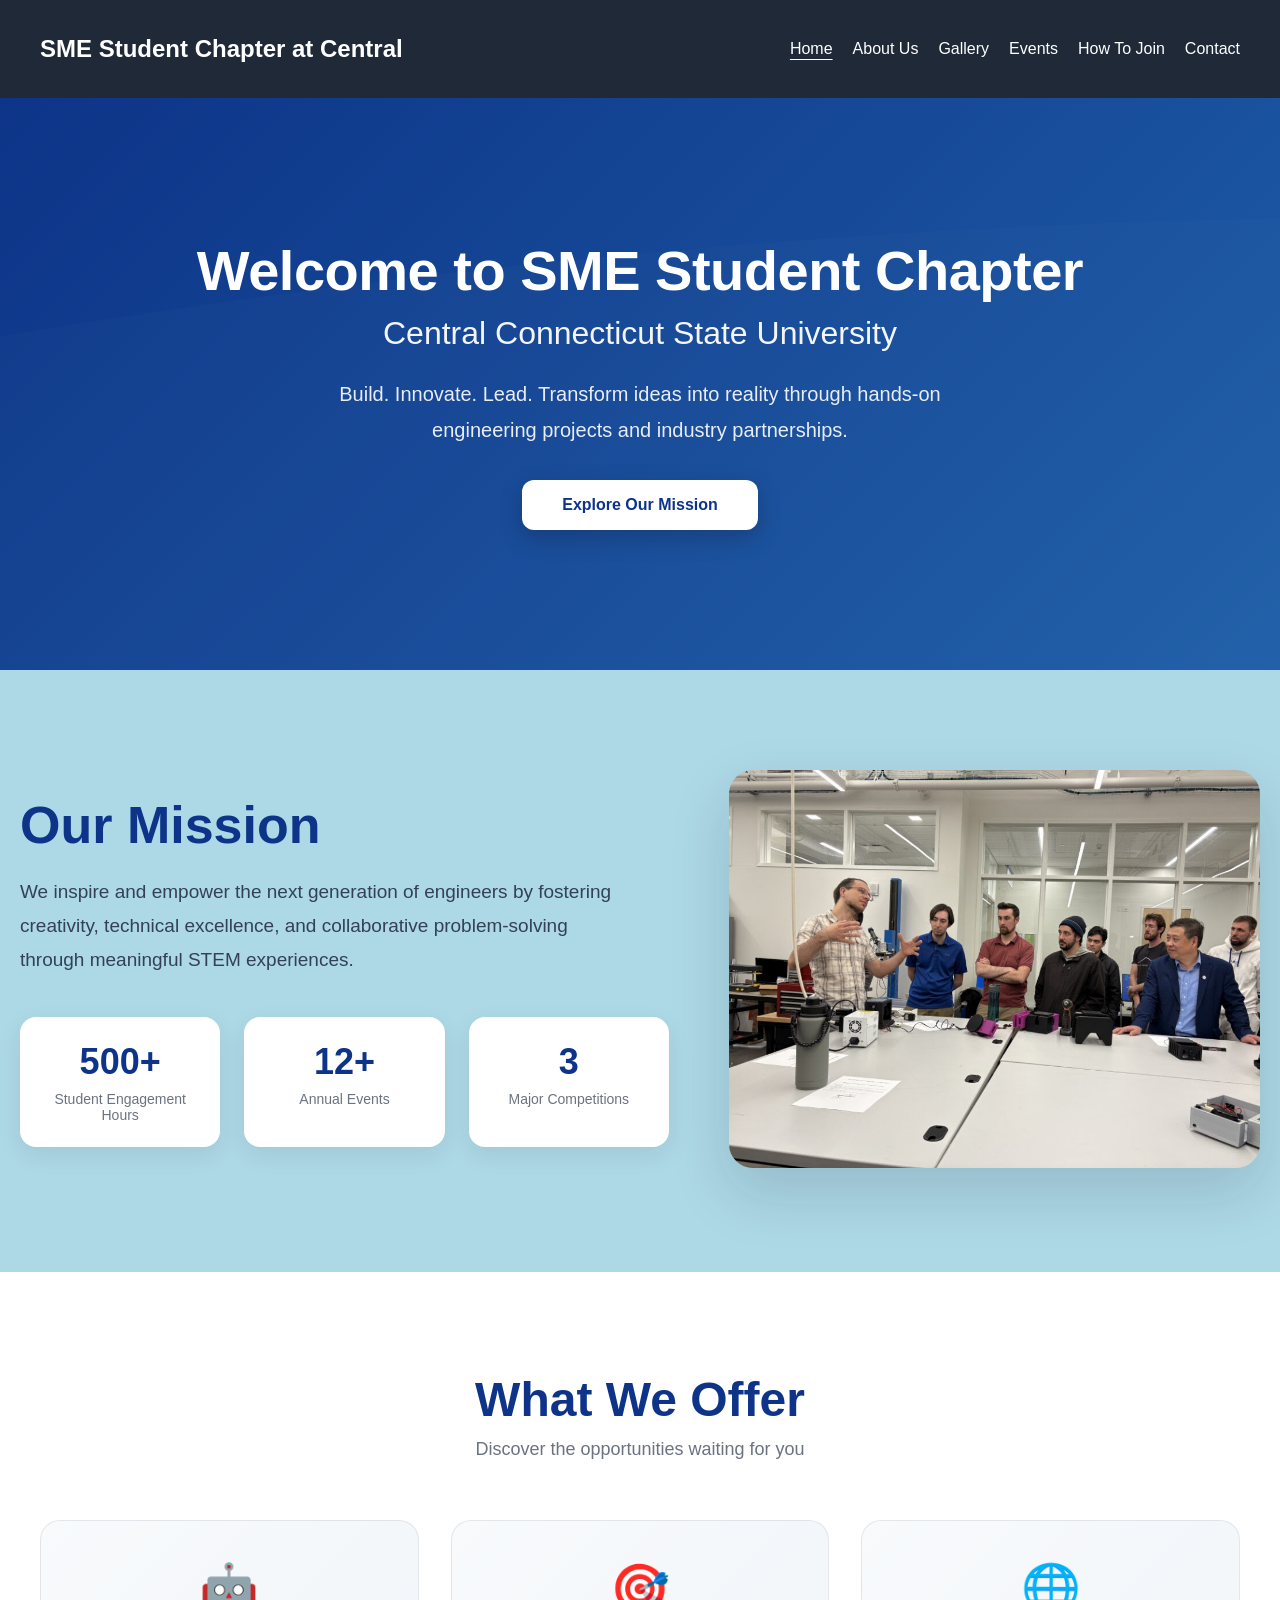
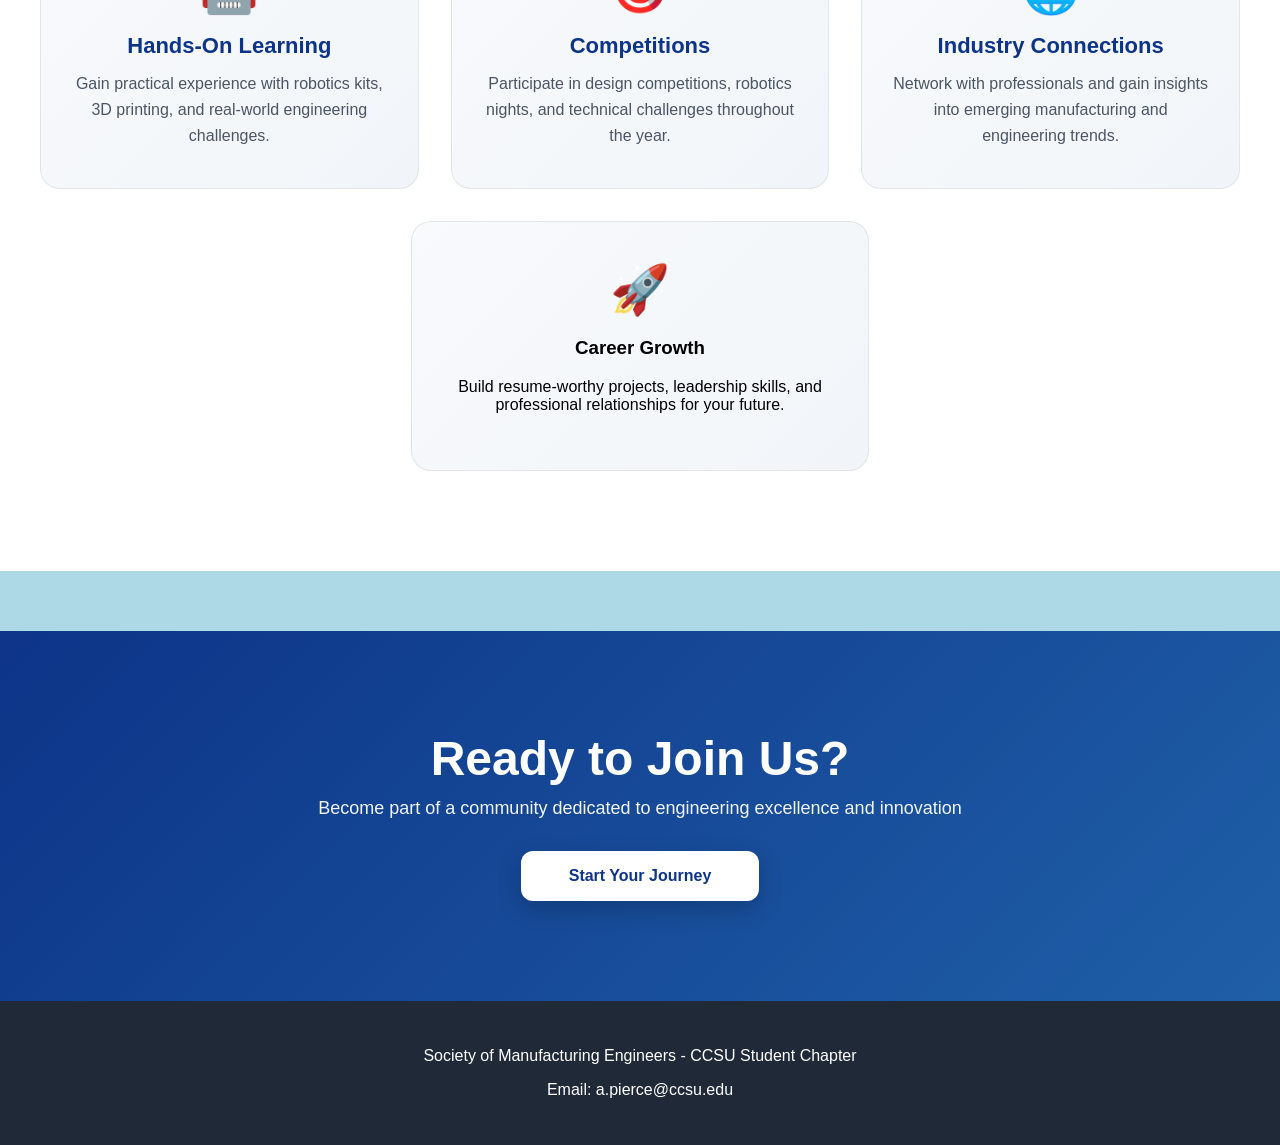
==== commit ed086bef: "made highlight-card better format" ====
--- a/index.html
+++ b/index.html
@@ -81,7 +81,7 @@
                     <h3>Industry Connections</h3>
                     <p>Network with professionals and gain insights into emerging manufacturing and engineering trends.</p>
                 </div>
-                <div class="highlight-card">
+                <div class="highlight-card-special">
                     <div class="highlight-icon">🚀</div>
                     <h3>Career Growth</h3>
                     <p>Build resume-worthy projects, leadership skills, and professional relationships for your future.</p>
--- a/style.css
+++ b/style.css
@@ -270,6 +270,27 @@
 }
 
 .highlight-card:hover {
+    transform: translateY(-8px);
+    box-shadow: 0 20px 50px rgba(15, 23, 42, 0.12);
+    background: white;
+}
+
+.highlight-card-special {
+    grid-column: 1 / -1;
+    justify-self: center;
+    max-width: 400px;
+}
+
+.highlight-card-special {
+    background: linear-gradient(135deg, #f8fafc 0%, #f1f5f9 100%);
+    border-radius: 20px;
+    padding: 40px 28px;
+    text-align: center;
+    border: 1px solid rgba(15, 23, 42, 0.08);
+    transition: all 0.3s ease;
+}
+
+.highlight-card-special:hover {
     transform: translateY(-8px);
     box-shadow: 0 20px 50px rgba(15, 23, 42, 0.12);
     background: white;
@@ -476,6 +497,13 @@
     line-height: 1.6;
 }
 
+.galleryImg-wrapper {
+    transition: transform 0.25s ease;
+}
+.galleryImg-wrapper:hover {
+    transform: translateY(-3px) scale(1.02);
+}
+
 .eventCards {
     display: flex;
     flex-direction: column;
@@ -506,6 +534,19 @@
        gap: 60px;
 
     transition: 0.2s;
+}
+
+.eventCard-wrapper {
+    transition: transform 0.3s ease;
+    width: fit-content;
+    margin: 0 auto;
+}
+
+.eventCard-wrapper {
+    transition: transform 0.3s ease;
+}
+.eventCard-wrapper:hover {
+    transform: translateY(-8px);
 }
 
 .eventInfo {
@@ -613,11 +654,16 @@
     transition: all 0.3s ease;
     text-align: left;
     position: relative;
-}
-
-.joinCard:hover {
-    transform: translateY(-8px);
-    box-shadow: 0 12px 30px rgba(0, 0, 0, 0.15);
+    height: 100%;
+    box-sizing: border-box;
+}
+
+.joinCard-wrapper {
+    transition: transform 0.3s ease, box-shadow 0.3s ease;
+}
+
+.joinCard-wrapper:hover {
+    transform: translateY(-10px);
 }
 
 .cardIcon {
@@ -754,7 +800,7 @@
 .videoSection video.reveal.visible,
 section.reveal.visible {
     visibility: visible;
-    animation: revealFade 1s ease-out both;
+    animation: revealFade 1s ease-out forwards;
 }
 
 @keyframes revealFade {
@@ -970,7 +1016,7 @@
 
 .event-detail h1 {
     font-size: 64px;
-    margin-bottom: 24px;
+    margin-bottom: 40px;
     color: #0d3488;
     text-align: center;
     font-weight: 700;
@@ -1011,7 +1057,7 @@
     border-radius: 16px;
     box-shadow: 0 12px 32px rgba(15, 23, 42, 0.12);
     object-fit: cover;
-    object-position: center;
+    object-position: center top;
     transition: transform 0.3s ease, box-shadow 0.3s ease;
     cursor: pointer;
 }
@@ -1041,36 +1087,65 @@
 .videoSection {
     text-align: center;
     padding: 60px 20px;
+    display: flex;
+    flex-direction: column;
 }
 
 .videoSection h1 { 
-font-size:80px;
-}
-
-.videoSection video {
-    margin: 20px;
+    font-size: 75px;
+}
+
+.videoSection a {
+    display: block;
+
+    width: fit-content;
+
+    margin: 20px auto 0 auto;
+
+    background-color: #0d3488;
+    color: white;
+
+    padding: 15px 25px;
+
+    text-decoration: none;
+    border-radius: 8px;
+}
+
+.videoSection a:hover {
+    background-color: #779ff5;
+}
+
+.boxed video,
+video.boxed {
+    aspect-ratio: 16 / 9;
+    object-fit: contain;
+    background: black;
+}
+
+.media-grid {
+    display: grid;
+    grid-template-columns: 1fr 1fr;
+    gap: 30px;
+    max-width: 1100px;
+    margin: 0 auto;
+    align-items: center;
+}
+
+.videoSection video,
+.videoSection img {
+    width: 100%;
+    height: auto;
+    max-width: 500px;
+    display: block;
+    margin: 0 auto;
     border-radius: 10px;
     box-shadow: 0 4px 12px rgba(0,0,0,0.2);
 }
 
-.videoSection a {
-    display: block;
-
-    width: fit-content;
-
-    margin: 20px auto 0 auto;
-
-    background-color: #0d3488;
-    color: white;
-
-    padding: 15px 25px;
-
-    text-decoration: none;
-    border-radius: 8px;
-}
-
-.videoSection a:hover {
-    background-color: #779ff5;
+@media (max-width: 800px) {
+    .media-grid {
+        grid-template-columns: 1fr;
+    }
 }
 
 footer {
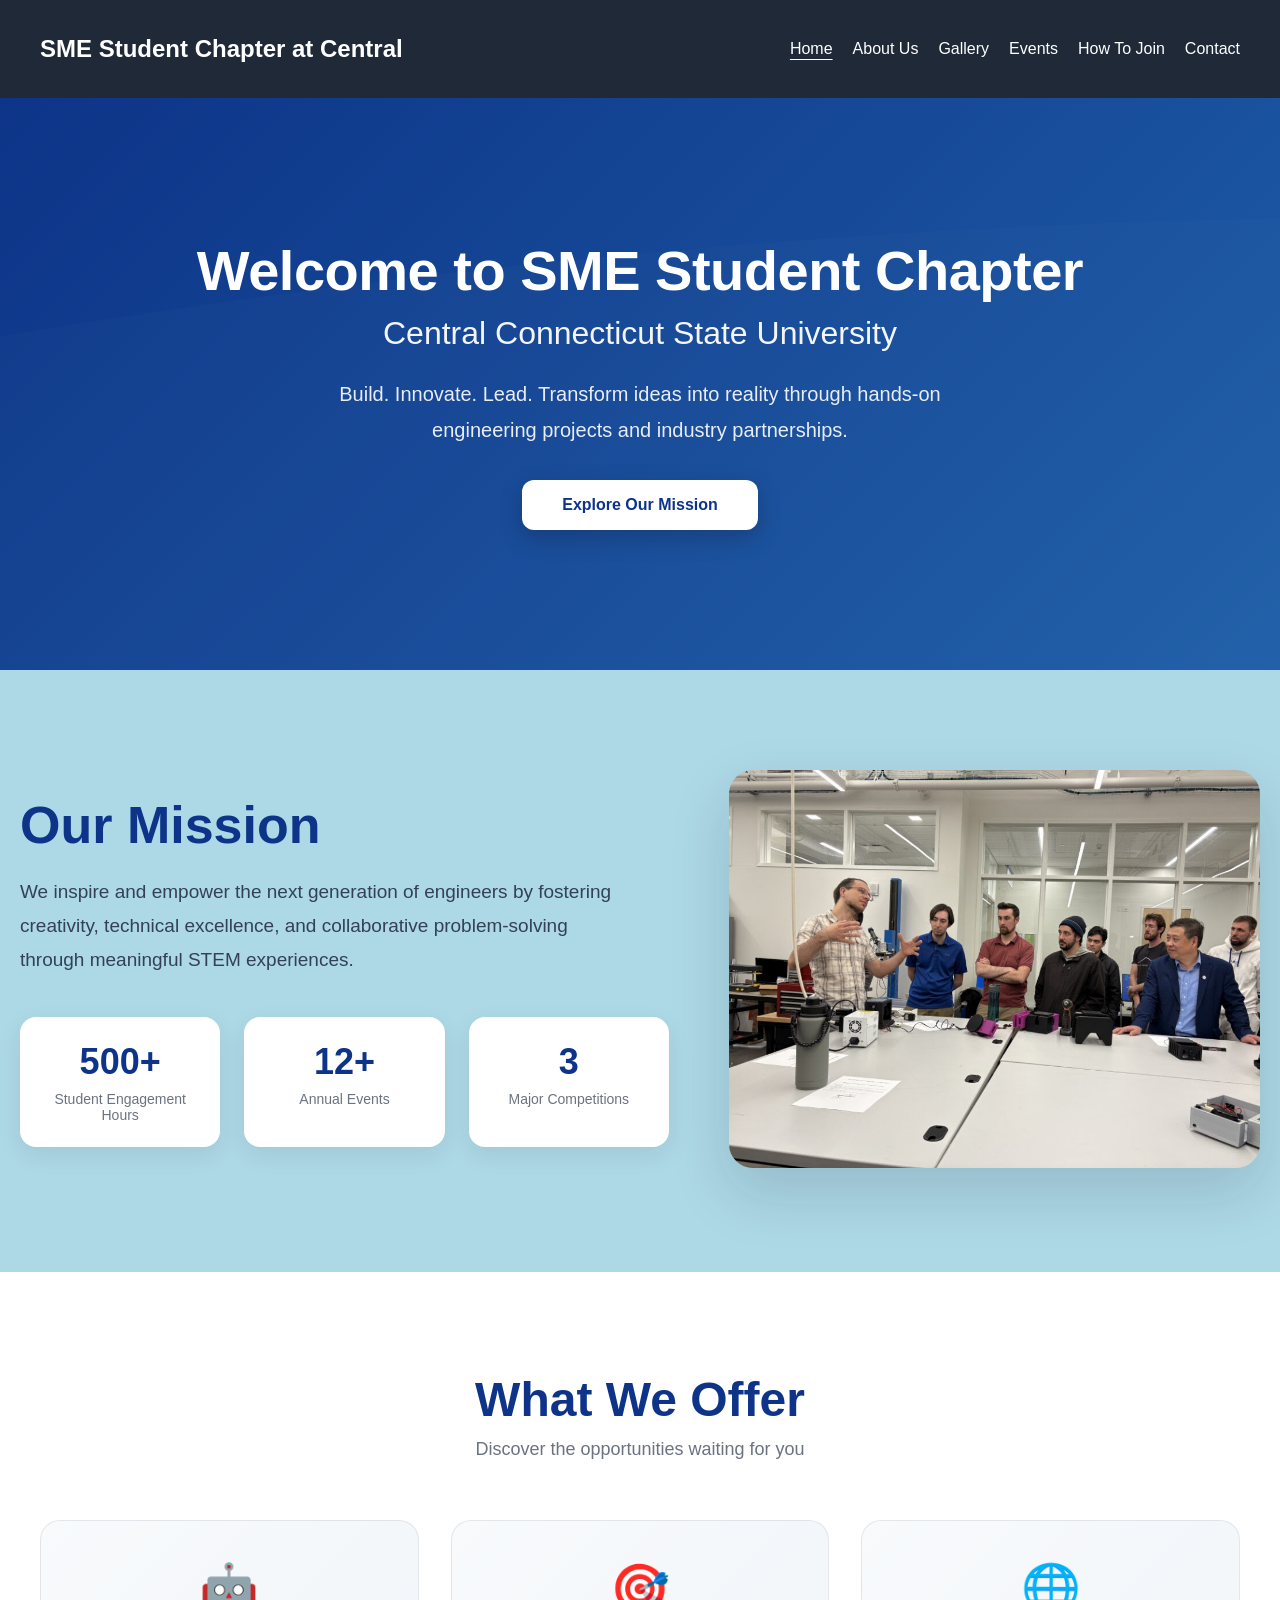
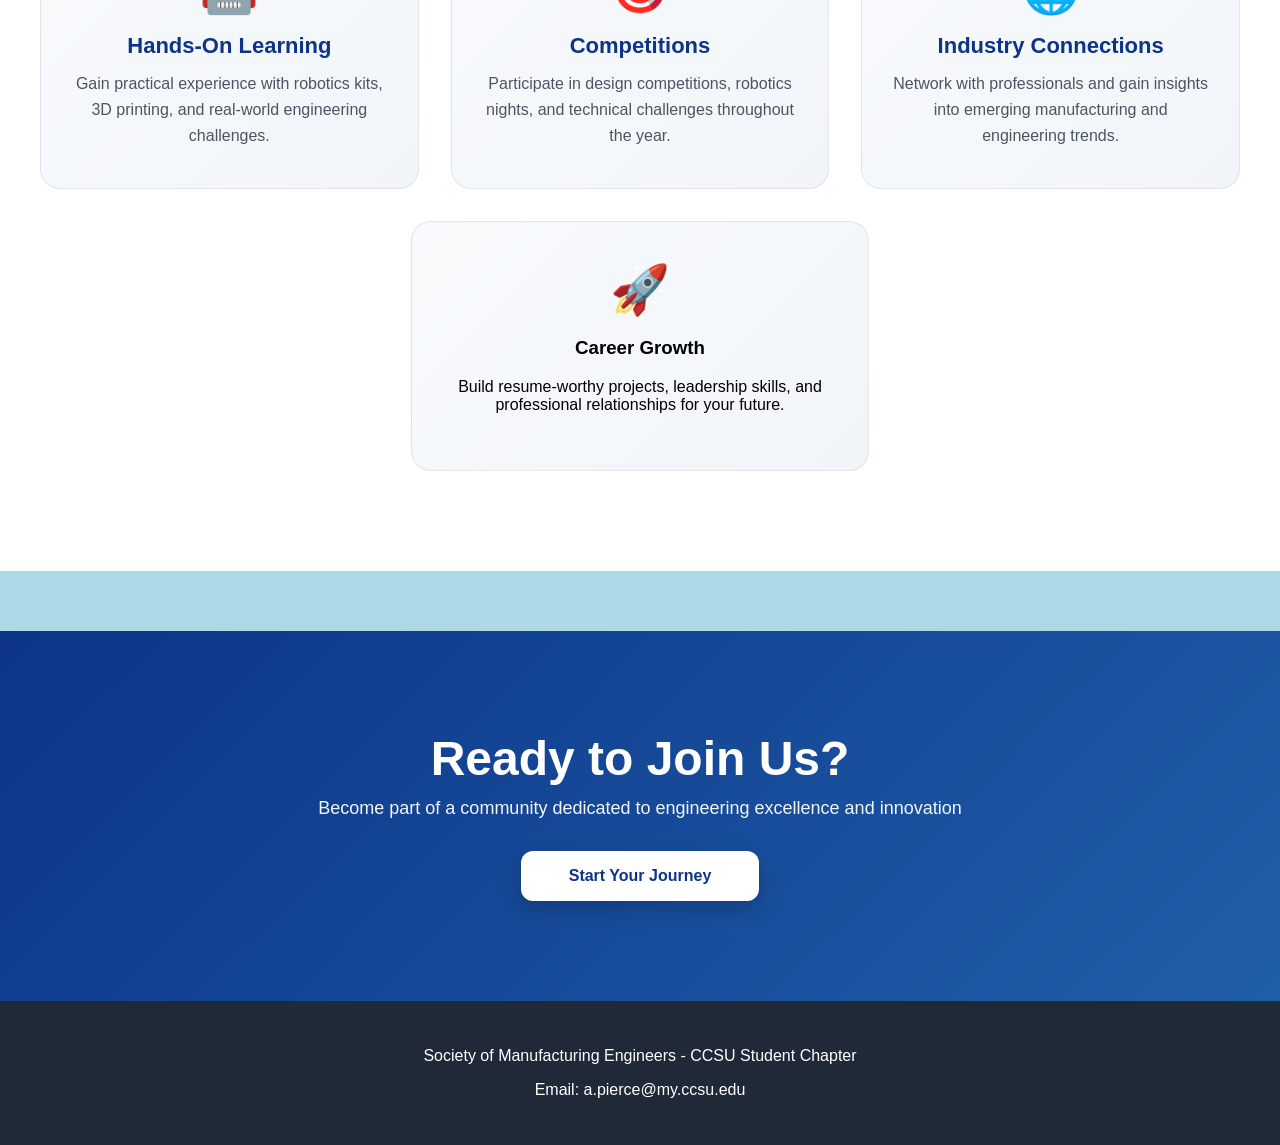
==== commit ba3c648f: "footer fix and highlight card reveal animation" ====
--- a/index.html
+++ b/index.html
@@ -66,26 +66,38 @@
             <h2>What We Offer</h2>
             <p>Discover the opportunities waiting for you</p>
             <div class="highlights-grid">
+                
+                <div class="highlight-card-wrapper"> 
                 <div class="highlight-card">
                     <div class="highlight-icon">🤖</div>
                     <h3>Hands-On Learning</h3>
                     <p>Gain practical experience with robotics kits, 3D printing, and real-world engineering challenges.</p>
                 </div>
+            </div>
+                
+            <div class="highlight-card-wrapper"> 
                 <div class="highlight-card">
                     <div class="highlight-icon">🎯</div>
                     <h3>Competitions</h3>
                     <p>Participate in design competitions, robotics nights, and technical challenges throughout the year.</p>
                 </div>
+            </div>
+            
+            <div class="highlight-card-wrapper"> 
                 <div class="highlight-card">
                     <div class="highlight-icon">🌐</div>
                     <h3>Industry Connections</h3>
                     <p>Network with professionals and gain insights into emerging manufacturing and engineering trends.</p>
                 </div>
+            </div>
+                
+            <div class="highlight-card-special-wrapper"> 
                 <div class="highlight-card-special">
                     <div class="highlight-icon">🚀</div>
                     <h3>Career Growth</h3>
                     <p>Build resume-worthy projects, leadership skills, and professional relationships for your future.</p>
                 </div>
+            </div>
             </div>
         </section>
 
@@ -99,7 +111,7 @@
 
     <footer>
     <p>Society of Manufacturing Engineers - CCSU Student Chapter</p>
-    <p>Email: a.pierce@ccsu.edu</p>
+    <p>Email: a.pierce@my.ccsu.edu</p>
     </footer>
 
     <script src="script.js"></script>
--- a/style.css
+++ b/style.css
@@ -260,7 +260,7 @@
     margin: 0 auto;
 }
 
-.highlight-card {
+.highlight-card-wrapper {
     background: linear-gradient(135deg, #f8fafc 0%, #f1f5f9 100%);
     border-radius: 20px;
     padding: 40px 28px;
@@ -269,19 +269,19 @@
     transition: all 0.3s ease;
 }
 
-.highlight-card:hover {
+.highlight-card-wrapper:hover {
     transform: translateY(-8px);
     box-shadow: 0 20px 50px rgba(15, 23, 42, 0.12);
     background: white;
 }
 
-.highlight-card-special {
+.highlight-card-special-wrapper {
     grid-column: 1 / -1;
     justify-self: center;
     max-width: 400px;
 }
 
-.highlight-card-special {
+.highlight-card-special-wrapper {
     background: linear-gradient(135deg, #f8fafc 0%, #f1f5f9 100%);
     border-radius: 20px;
     padding: 40px 28px;
@@ -290,7 +290,7 @@
     transition: all 0.3s ease;
 }
 
-.highlight-card-special:hover {
+.highlight-card-special-wrapper:hover {
     transform: translateY(-8px);
     box-shadow: 0 20px 50px rgba(15, 23, 42, 0.12);
     background: white;
@@ -785,6 +785,8 @@
 .joinCard.reveal,
 .about img.reveal,
 .videoSection video.reveal,
+.highlight-card.reveal,
+.highlight-card-special.reveal,
 section.reveal {
     opacity: 0;
     visibility: hidden;
@@ -798,6 +800,8 @@
 .joinCard.reveal.visible,
 .about img.reveal.visible,
 .videoSection video.reveal.visible,
+.highlight-card.reveal.visible, 
+.highlight-card-special.reveal.visible,
 section.reveal.visible {
     visibility: visible;
     animation: revealFade 1s ease-out forwards;
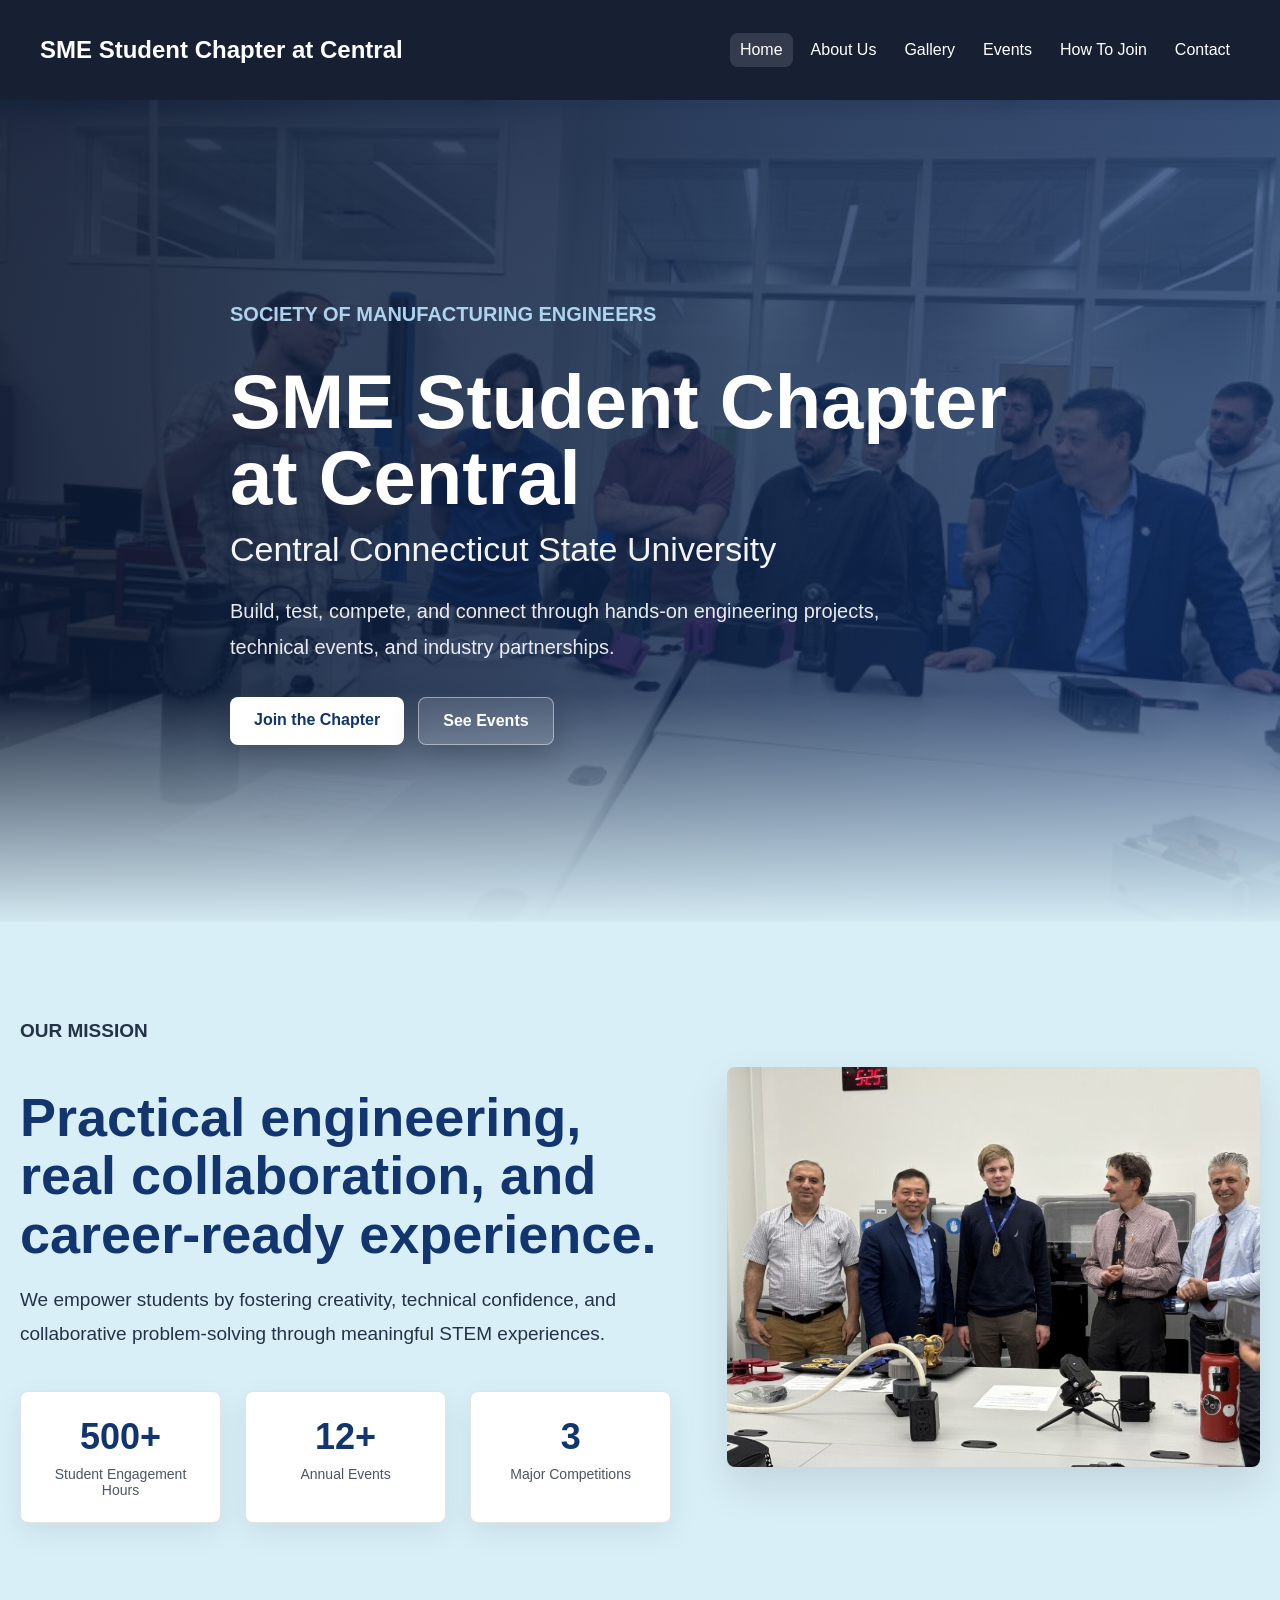
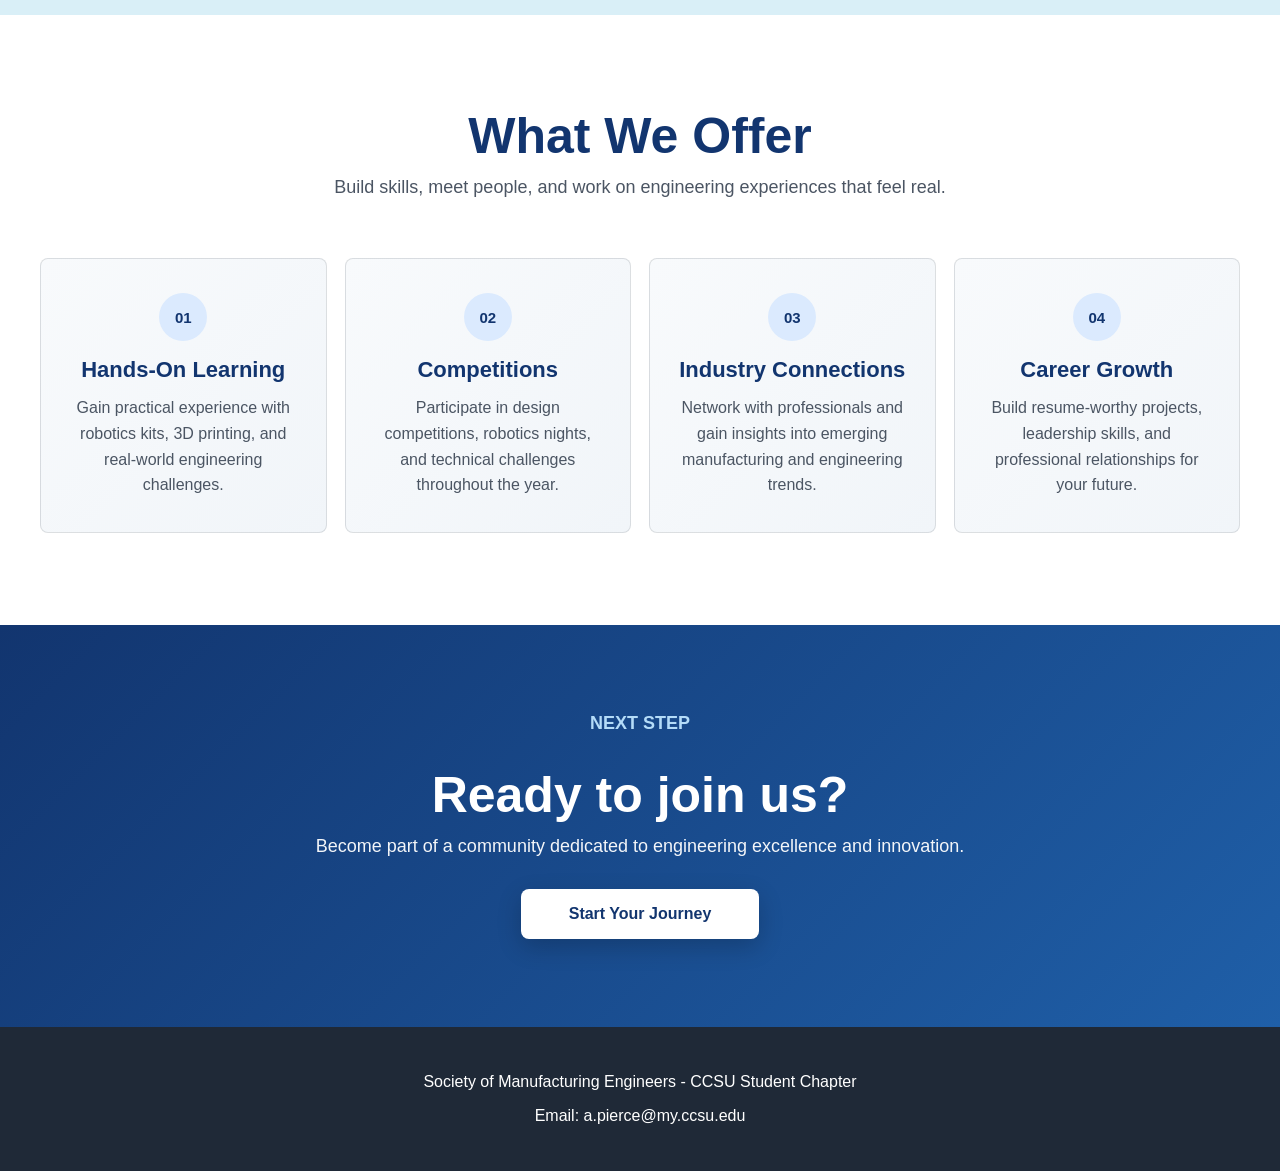
==== commit a93c9c99: "revamped home page and made nav bar selects look better" ====
--- a/index.html
+++ b/index.html
@@ -6,7 +6,7 @@
     <meta name="viewport" content="width=device-width, initial-scale=1.0">
     <title>Engineering Club</title>
 
-    <link rel="icon" type="image/favicon.png" href="images/favicon.png">
+    <link rel="icon" type="image/png" href="images/favicon.png">
     <link rel="stylesheet" href="style.css">
 </head>
 
@@ -25,22 +25,27 @@
         </ul>
     </nav>
 
-    <div id="mainPage">
+    <main id="mainPage">
 
         <section class="hero">
             <div class="hero-content">
-                <h1>Welcome to SME Student Chapter</h1>
+                <p class="eyebrow">Society of Manufacturing Engineers</p>
+                <h1>SME Student Chapter at Central</h1>
                 <h2>Central Connecticut State University</h2>
-                <p>Build. Innovate. Lead. Transform ideas into reality through hands-on engineering projects and industry partnerships.</p>
-                <a href="about.html" class="heroBtn">Explore Our Mission</a>
+                <p>Build, test, compete, and connect through hands-on engineering projects, technical events, and industry partnerships.</p>
+                <div class="hero-actions">
+                    <a href="how-to-join.html" class="heroBtn">Join the Chapter</a>
+                    <a href="events.html" class="heroBtn secondary">See Events</a>
+                </div>
             </div>
         </section>
 
         <section class="mission">
             <div class="mission-grid">
                 <div class="mission-content">
-                    <h2>Our Mission</h2>
-                    <p>We inspire and empower the next generation of engineers by fostering creativity, technical excellence, and collaborative problem-solving through meaningful STEM experiences.</p>
+                    <p class="eyebrow">Our Mission</p>
+                    <h2>Practical engineering, real collaboration, and career-ready experience.</h2>
+                    <p>We empower students by fostering creativity, technical confidence, and collaborative problem-solving through meaningful STEM experiences.</p>
                     <div class="mission-highlights">
                         <div class="highlight-item">
                             <div class="highlight-number">500+</div>
@@ -57,65 +62,65 @@
                     </div>
                 </div>
                 <div class="mission-image">
-                    <img src="images/MainPageImg.jpg" alt="Engineering Club members collaborating">
+                    <img src="images/Gallery22.jpg" alt="Engineering Club members collaborating">
                 </div>
             </div>
         </section>
 
         <section class="highlights">
             <h2>What We Offer</h2>
-            <p>Discover the opportunities waiting for you</p>
+            <p>Build skills, meet people, and work on engineering experiences that feel real.</p>
             <div class="highlights-grid">
-                
-                <div class="highlight-card-wrapper"> 
-                <div class="highlight-card">
-                    <div class="highlight-icon">🤖</div>
-                    <h3>Hands-On Learning</h3>
-                    <p>Gain practical experience with robotics kits, 3D printing, and real-world engineering challenges.</p>
+                <div class="highlight-card-wrapper">
+                    <div class="highlight-card">
+                        <div class="highlight-icon" aria-hidden="true">01</div>
+                        <h3>Hands-On Learning</h3>
+                        <p>Gain practical experience with robotics kits, 3D printing, and real-world engineering challenges.</p>
+                    </div>
                 </div>
-            </div>
-                
-            <div class="highlight-card-wrapper"> 
-                <div class="highlight-card">
-                    <div class="highlight-icon">🎯</div>
-                    <h3>Competitions</h3>
-                    <p>Participate in design competitions, robotics nights, and technical challenges throughout the year.</p>
+
+                <div class="highlight-card-wrapper">
+                    <div class="highlight-card">
+                        <div class="highlight-icon" aria-hidden="true">02</div>
+                        <h3>Competitions</h3>
+                        <p>Participate in design competitions, robotics nights, and technical challenges throughout the year.</p>
+                    </div>
                 </div>
-            </div>
-            
-            <div class="highlight-card-wrapper"> 
-                <div class="highlight-card">
-                    <div class="highlight-icon">🌐</div>
-                    <h3>Industry Connections</h3>
-                    <p>Network with professionals and gain insights into emerging manufacturing and engineering trends.</p>
+
+                <div class="highlight-card-wrapper">
+                    <div class="highlight-card">
+                        <div class="highlight-icon" aria-hidden="true">03</div>
+                        <h3>Industry Connections</h3>
+                        <p>Network with professionals and gain insights into emerging manufacturing and engineering trends.</p>
+                    </div>
                 </div>
-            </div>
-                
-            <div class="highlight-card-special-wrapper"> 
-                <div class="highlight-card-special">
-                    <div class="highlight-icon">🚀</div>
-                    <h3>Career Growth</h3>
-                    <p>Build resume-worthy projects, leadership skills, and professional relationships for your future.</p>
+
+                <div class="highlight-card-special-wrapper">
+                    <div class="highlight-card-special">
+                        <div class="highlight-icon" aria-hidden="true">04</div>
+                        <h3>Career Growth</h3>
+                        <p>Build resume-worthy projects, leadership skills, and professional relationships for your future.</p>
+                    </div>
                 </div>
-            </div>
             </div>
         </section>
 
         <section class="cta-section">
-            <h2>Ready to Join Us?</h2>
-            <p>Become part of a community dedicated to engineering excellence and innovation</p>
+            <p class="eyebrow">Next Step</p>
+            <h2>Ready to join us?</h2>
+            <p>Become part of a community dedicated to engineering excellence and innovation.</p>
             <a href="how-to-join.html" class="cta-btn">Start Your Journey</a>
         </section>
 
-    </div>
+    </main>
 
     <footer>
-    <p>Society of Manufacturing Engineers - CCSU Student Chapter</p>
-    <p>Email: a.pierce@my.ccsu.edu</p>
+        <p>Society of Manufacturing Engineers - CCSU Student Chapter</p>
+        <p>Email: a.pierce@my.ccsu.edu</p>
     </footer>
 
     <script src="script.js"></script>
 
 </body>
 
-</html>+</html>
--- a/style.css
+++ b/style.css
@@ -1,27 +1,57 @@
+:root {
+    --ink: #111827;
+    --muted: #4b5563;
+    --navy: #12356f;
+    --blue: #1f5fa8;
+    --sky: #d9eff7;
+    --panel: #ffffff;
+    --line: rgba(17, 24, 39, 0.12);
+    --shadow: 0 18px 42px rgba(17, 24, 39, 0.12);
+    --radius: 8px;
+}
+
+* {
+    box-sizing: border-box;
+}
+
+html {
+    scroll-behavior: smooth;
+}
+
 body {
     margin: 0;
     font-family: Arial, Helvetica, sans-serif;
-    background-color: #f4f4f4;
+    color: var(--ink);
+    background-color: var(--sky);
 }
 
 /* NAVBAR */
 
 nav {
-    background-color: #1f2937;
+    background-color: #172033;
     color: white;
 
     display: flex;
     justify-content: space-between;
     align-items: center;
-
-    padding: 15px 40px;
+    gap: 24px;
+
+    padding: 16px 40px;
+    position: sticky;
+    top: 0;
+    z-index: 100;
+    box-shadow: 0 2px 18px rgba(15, 23, 42, 0.16);
 }
 
 nav ul {
     display: flex;
-    gap: 20px;
+    gap: 8px;
 
     list-style: none;
+    margin: 0;
+    padding: 0;
+    flex-wrap: wrap;
+    justify-content: flex-end;
 }
 
 nav a { 
@@ -30,9 +60,17 @@
 text-decoration: none;
 }
 
-nav a:hover { 
-    text-decoration: underline;
-    text-underline-offset: 5px;
+nav ul a {
+    display: inline-block;
+    padding: 8px 10px;
+    border-radius: var(--radius);
+    transition: background-color 0.2s ease, color 0.2s ease;
+}
+
+nav ul a:hover,
+nav ul a.active { 
+    background-color: rgba(255, 255, 255, 0.12);
+    text-decoration: none;
 }
 
 nav button {
@@ -53,8 +91,7 @@
 }
 
 .active { 
-    text-decoration: underline;
-    text-underline-offset: 5px;
+    text-decoration: none;
 }
 
 html, body {
@@ -67,7 +104,7 @@
     min-height: 100vh;
 
     margin: 0;
-    background-color: lightblue;
+    background-color: var(--sky);
 }
 
 footer {
@@ -77,9 +114,14 @@
 /* HERO SECTION */
 
 .hero {
-    text-align: center;
-    padding: 140px 20px;
-    background: linear-gradient(135deg, #0d3488 0%, #1f5fa8 100%);
+    min-height: calc(100vh - 78px);
+    display: grid;
+    align-items: center;
+    text-align: left;
+    padding: 110px 20px 90px;
+    background:
+        linear-gradient(90deg, rgba(12, 26, 53, 0.88), rgba(18, 53, 111, 0.72)),
+        url("images/MainPageImg.jpg") center / cover;
     color: white;
     position: relative;
     overflow: hidden;
@@ -92,28 +134,29 @@
     left: 0;
     right: 0;
     bottom: 0;
-    background: url('data:image/svg+xml,<svg xmlns="http://www.w3.org/2000/svg" viewBox="0 0 1200 120"><path d="M0,50 Q300,0 600,50 T1200,50 L1200,120 L0,120 Z" fill="rgba(255,255,255,0.05)"/></svg>');
-    background-size: cover;
-    opacity: 0.3;
+    background: linear-gradient(180deg, transparent 72%, rgba(217, 239, 247, 0.96));
+    pointer-events: none;
 }
 
 .hero-content {
     position: relative;
     z-index: 1;
-    max-width: 900px;
-    margin: 0 auto;
+    max-width: 820px;
+    margin: 0 auto;
+    width: min(1120px, 100%);
 }
 
 .hero h1 {
-    font-size: 56px;
+    font-size: clamp(42px, 7vw, 76px);
     font-weight: 800;
-    margin: 0 0 12px 0;
-    letter-spacing: -0.5px;
+    margin: 0 0 14px 0;
+    letter-spacing: 0;
+    line-height: 1;
 }
 
 .hero h2 {
-    font-size: 32px;
-    font-weight: 300;
+    font-size: clamp(22px, 3vw, 34px);
+    font-weight: 500;
     margin: 0 0 24px 0;
     opacity: 0.95;
 }
@@ -123,58 +166,82 @@
     line-height: 1.8;
     margin: 0 0 32px 0;
     opacity: 0.9;
-    max-width: 700px;
-    margin-left: auto;
-    margin-right: auto;
+    max-width: 680px;
+}
+
+.eyebrow {
+    margin: 0 0 12px 0;
+    color: var(--blue);
+    font-size: 13px;
+    font-weight: 800;
+    letter-spacing: 0;
+    text-transform: uppercase;
+}
+
+.hero .eyebrow,
+.cta-section .eyebrow {
+    color: #bde4ff;
+}
+
+.hero-actions {
+    display: flex;
+    gap: 14px;
+    flex-wrap: wrap;
 }
 
 .heroBtn {
     display: inline-block;
-    padding: 16px 40px;
+    padding: 14px 24px;
     background-color: white;
-    color: #0d3488;
+    color: var(--navy);
     text-decoration: none;
-    border-radius: 12px;
+    border-radius: var(--radius);
     font-size: 16px;
     font-weight: 700;
     cursor: pointer;
-    transition: all 0.3s ease;
-    box-shadow: 0 8px 24px rgba(0, 0, 0, 0.2);
+    transition: transform 0.25s ease, box-shadow 0.25s ease, background-color 0.25s ease;
+    box-shadow: 0 10px 28px rgba(0, 0, 0, 0.2);
+}
+
+.heroBtn.secondary {
+    background-color: rgba(255, 255, 255, 0.12);
+    color: white;
+    border: 1px solid rgba(255, 255, 255, 0.44);
 }
 
 .heroBtn:hover {
-    background-color: rgb(209, 209, 209);  
     transform: translateY(-2px);
-    box-shadow: 0 12px 32px rgba(0, 0, 0, 0.3);
+    box-shadow: 0 14px 34px rgba(0, 0, 0, 0.28);
 }
 
 /* MISSION SECTION */
 
 .mission {
-    padding: 100px 20px;
-    background-color: lightblue;
+    padding: 92px 20px;
+    background-color: var(--sky);
 }
 
 .mission-grid {
     display: grid;
     grid-template-columns: 1.1fr 0.9fr;
-    gap: 60px;
+    gap: 56px;
     max-width: 1250px;
     margin: 0 auto;
     align-items: center;
 }
 
 .mission-content h2 {
-    font-size: 52px;
+    font-size: clamp(34px, 5vw, 54px);
     margin: 0 0 20px 0;
-    color: #0d3488;
+    color: var(--navy);
     font-weight: 700;
+    line-height: 1.08;
 }
 
 .mission-content > p {
     font-size: 19px;
     line-height: 1.8;
-    color: #334155;
+    color: #243247;
     margin: 0 0 40px 0;
     max-width: 600px;
 }
@@ -187,31 +254,32 @@
 }
 
 .highlight-item {
-    background: white;
-    border-radius: 16px;
+    background: var(--panel);
+    border-radius: var(--radius);
     padding: 24px;
     text-align: center;
-    box-shadow: 0 8px 24px rgba(15, 23, 42, 0.08);
+    box-shadow: 0 10px 28px rgba(15, 23, 42, 0.08);
+    border: 1px solid var(--line);
 }
 
 .highlight-number {
     font-size: 36px;
     font-weight: 800;
-    color: #0d3488;
+    color: var(--navy);
     display: block;
     margin-bottom: 8px;
 }
 
 .highlight-item p {
     font-size: 14px;
-    color: #6b7280;
+    color: var(--muted);
     margin: 0;
 }
 
 .mission-image img {
     width: 100%;
-    border-radius: 24px;
-    box-shadow: 0 24px 60px rgba(15, 23, 42, 0.15);
+    border-radius: var(--radius);
+    box-shadow: var(--shadow);
     object-fit: cover;
 }
 
@@ -234,84 +302,76 @@
 /* HIGHLIGHTS SECTION */
 
 .highlights {
-    padding: 100px 20px;
+    padding: 92px 20px;
     background-color: white;
     text-align: center;
 }
 
 .highlights h2 {
-    font-size: 48px;
-    color: #0d3488;
+    font-size: clamp(34px, 5vw, 50px);
+    color: var(--navy);
     margin: 0 0 12px 0;
     font-weight: 700;
 }
 
 .highlights > p {
     font-size: 18px;
-    color: #6b7280;
+    color: var(--muted);
     margin: 0 0 60px 0;
 }
 
 .highlights-grid {
     display: grid;
-    grid-template-columns: repeat(auto-fit, minmax(280px, 1fr));
-    gap: 32px;
+    grid-template-columns: repeat(4, minmax(0, 1fr));
+    gap: 18px;
     max-width: 1200px;
     margin: 0 auto;
 }
 
-.highlight-card-wrapper {
-    background: linear-gradient(135deg, #f8fafc 0%, #f1f5f9 100%);
-    border-radius: 20px;
-    padding: 40px 28px;
-    text-align: center;
-    border: 1px solid rgba(15, 23, 42, 0.08);
-    transition: all 0.3s ease;
-}
-
-.highlight-card-wrapper:hover {
-    transform: translateY(-8px);
-    box-shadow: 0 20px 50px rgba(15, 23, 42, 0.12);
-    background: white;
-}
-
-.highlight-card-special-wrapper {
-    grid-column: 1 / -1;
-    justify-self: center;
-    max-width: 400px;
-}
-
+.highlight-card-wrapper,
 .highlight-card-special-wrapper {
     background: linear-gradient(135deg, #f8fafc 0%, #f1f5f9 100%);
-    border-radius: 20px;
-    padding: 40px 28px;
-    text-align: center;
-    border: 1px solid rgba(15, 23, 42, 0.08);
-    transition: all 0.3s ease;
-}
-
+    border-radius: var(--radius);
+    padding: 34px 24px;
+    text-align: center;
+    border: 1px solid var(--line);
+    transition: transform 0.25s ease, box-shadow 0.25s ease, background-color 0.25s ease;
+    height: 100%;
+}
+
+.highlight-card-wrapper:hover,
 .highlight-card-special-wrapper:hover {
-    transform: translateY(-8px);
-    box-shadow: 0 20px 50px rgba(15, 23, 42, 0.12);
+    transform: translateY(-6px);
+    box-shadow: var(--shadow);
     background: white;
 }
 
 .highlight-icon {
-    font-size: 48px;
-    display: block;
+    width: 48px;
+    height: 48px;
+    display: inline-flex;
+    align-items: center;
+    justify-content: center;
     margin-bottom: 16px;
-}
-
-.highlight-card h3 {
+    border-radius: 50%;
+    background-color: #dbeafe;
+    color: var(--navy);
+    font-size: 15px;
+    font-weight: 800;
+}
+
+.highlight-card h3,
+.highlight-card-special h3 {
     font-size: 22px;
-    color: #0d3488;
+    color: var(--navy);
     margin: 0 0 12px 0;
     font-weight: 700;
 }
 
-.highlight-card p {
+.highlight-card p,
+.highlight-card-special p {
     font-size: 16px;
-    color: #4b5563;
+    color: var(--muted);
     line-height: 1.6;
     margin: 0;
 }
@@ -319,16 +379,16 @@
 /* CTA SECTION */
 
 .cta-section {
-    margin-top: 60px;
-    padding: 100px 20px;
-    background: linear-gradient(135deg, #0d3488 0%, #1f5fa8 100%);
+    margin-top: 0;
+    padding: 88px 20px;
+    background: linear-gradient(135deg, var(--navy) 0%, var(--blue) 100%);
     color: white;
     text-align: center;
     margin-bottom: -60px;
 }
 
 .cta-section h2 {
-    font-size: 48px;
+    font-size: clamp(34px, 5vw, 50px);
     margin: 0 0 12px 0;
     font-weight: 700;
 }
@@ -343,25 +403,24 @@
     display: inline-block;
     padding: 16px 48px;
     background-color: white;
-    color: #0d3488;
+    color: var(--navy);
     text-decoration: none;
-    border-radius: 12px;
+    border-radius: var(--radius);
     font-size: 16px;
     font-weight: 700;
     cursor: pointer;
-    transition: all 0.3s ease;
+    transition: transform 0.25s ease, box-shadow 0.25s ease, background-color 0.25s ease;
     box-shadow: 0 8px 24px rgba(0, 0, 0, 0.2);
 }
 
 .cta-btn:hover {
-    background-color: rgb(209, 209, 209); 
     transform: translateY(-2px);
     box-shadow: 0 12px 32px rgba(0, 0, 0, 0.3);
 }
 
 .about {
     padding: 80px 20px;
-    background-color: lightblue;
+    background-color: var(--sky);
 }
 
 .about-header {
@@ -373,7 +432,7 @@
 .about h1 {
     font-size: 72px;
     margin-bottom: 18px;
-    color: #0d3488;
+    color: var(--navy);
 }
 
 .about-header p {
@@ -402,7 +461,7 @@
 
 .about-copy {
     background-color: #ffffff;
-    border-radius: 20px;
+    border-radius: var(--radius);
     padding: 36px 32px;
     box-shadow: 0 12px 40px rgba(15, 23, 42, 0.1);
     border: 1px solid rgba(15, 23, 42, 0.06);
@@ -411,10 +470,10 @@
 .about-cta {
     display: inline-block;
     margin-top: 12px;
-    background-color: #0d3488;
+    background-color: var(--navy);
     color: white;
     padding: 14px 28px;
-    border-radius: 10px;
+    border-radius: var(--radius);
     text-decoration: none;
     font-weight: 600;
     transition: background-color 0.25s ease;
@@ -426,7 +485,7 @@
 
 .about-media img {
     width: 100%;
-    border-radius: 24px;
+    border-radius: var(--radius);
     box-shadow: 0 24px 60px rgba(15, 23, 42, 0.14);
     display: block;
 }
@@ -451,7 +510,7 @@
 .gallery {
     text-align: center;
     padding: 70px 20px;
-    background-color: lightblue;
+    background-color: var(--sky);
 }
 
 .gallery h1 {
@@ -476,7 +535,7 @@
     object-fit: contain;
     object-position: center;
     background-color: #ffffff;
-    border-radius: 16px;
+    border-radius: var(--radius);
     padding: 14px;
     border: 1px solid rgba(15, 23, 42, 0.08);
     box-shadow: 0 10px 24px rgba(15, 23, 42, 0.08);
@@ -509,7 +568,7 @@
     flex-direction: column;
     gap: 40px;
     padding: 40px 20px;
-    background-color: lightblue;
+    background-color: var(--sky);
 }
 
 .eventCards h1{ 
@@ -527,13 +586,13 @@
 
     padding: 25px;
 
-    background-color: rgb(224, 222, 222);
-    border-radius: 12px;
+    background-color: #ffffff;
+    border-radius: var(--radius);
 
     box-shadow: 0 4px 12px rgba(0,0,0,0.15);
        gap: 60px;
 
-    transition: 0.2s;
+    transition: transform 0.25s ease, box-shadow 0.25s ease;
 }
 
 .eventCard-wrapper {
@@ -562,18 +621,14 @@
 .eventCard a {
     display: inline-block;
     align-self: center;
-
-    background-color: #0d3488;
-    color: white;
-
-    padding: 12px 20px;
-
-    border-radius: 8px;
-
-     display: inline-block;
+    background-color: var(--navy);
+    color: white;
+    padding: 15px 25px;
+    border-radius: var(--radius);
     width: fit-content;
-
     text-decoration: none;
+    font-weight: 700;
+    transition: background-color 0.25s ease, transform 0.25s ease;
 }
 
 .eventCard:hover {
@@ -583,33 +638,18 @@
 
 .eventCard a:hover {
     background-color: #779ff5;
+    transform: translateY(-1px);
 }
 
 .eventCard img {
-    width: 500px;
-    height: auto;
-
-    border-radius: 8px;
-
+    width: min(42vw, 500px);
+    aspect-ratio: 4 / 3;
+    border-radius: var(--radius);
     object-fit: cover;
 }
 
-.eventCard a {
-    background-color: #0d3488;
-    color: white;
-
-    padding: 15px 25px;
-
-    text-decoration: none;
-    border-radius: 8px;
-}
-
-.eventCard a:hover {
-    background-color: #779ff5;
-}
-
 .howToJoin { 
-    background-color: lightblue;
+    background-color: var(--sky);
     padding: 60px 20px;
     max-width: 1200px;
     margin: 0 auto;
@@ -648,7 +688,7 @@
 
 .joinCard {
     background-color: white;
-    border-radius: 16px;
+    border-radius: var(--radius);
     padding: 40px 30px;
     box-shadow: 0 4px 12px rgba(0, 0, 0, 0.1);
     transition: all 0.3s ease;
@@ -678,7 +718,7 @@
     justify-content: center;
     width: 60px;
     height: 60px;
-    background: linear-gradient(135deg, #0d3488 0%, #1f5fa8 100%);
+    background: linear-gradient(135deg, var(--navy) 0%, var(--blue) 100%);
     color: white;
     border-radius: 50%;
     font-size: 32px;
@@ -694,7 +734,7 @@
 
 .cardSubtitle {
     text-align: center;
-    color: #0d3488;
+    color: var(--navy);
     font-weight: 600;
     margin: 0 0 25px 0;
     font-size: 16px;
@@ -728,7 +768,7 @@
     width: 28px;
     height: 28px;
     background-color: #e0e7ff;
-    color: #0d3488;
+    color: var(--navy);
     border-radius: 50%;
     font-weight: 600;
     font-size: 14px;
@@ -769,7 +809,7 @@
     color: #0d3488;
     text-decoration: none;
     font-weight: 600;
-    border-bottom: 2px solid #0d3488;
+    border-bottom: 2px solid var(--navy);
     transition: all 0.2s ease;
 }
 
@@ -934,7 +974,7 @@
 
 .contact {
     padding: 80px 20px;
-    background-color: lightblue;
+    background-color: var(--sky);
 }
 
 .contact-header {
@@ -967,7 +1007,7 @@
 
 .contact-card {
     background-color: #ffffff;
-    border-radius: 24px;
+    border-radius: var(--radius);
     padding: 36px;
     box-shadow: 0 18px 45px rgba(15, 23, 42, 0.12);
     border: 1px solid rgba(15, 23, 42, 0.08);
@@ -977,7 +1017,7 @@
     margin-top: 0;
     margin-bottom: 18px;
     font-size: 30px;
-    color: #0d3488;
+    color: var(--navy);
 }
 
 .contact-name {
@@ -1015,13 +1055,13 @@
 
 .event-detail {
     padding: 80px 20px;
-    background-color: lightblue;
+    background-color: var(--sky);
 }
 
 .event-detail h1 {
     font-size: 64px;
     margin-bottom: 40px;
-    color: #0d3488;
+    color: var(--navy);
     text-align: center;
     font-weight: 700;
 }
@@ -1030,7 +1070,7 @@
     max-width: 900px;
     margin: 0 auto 50px auto;
     background-color: #ffffff;
-    border-radius: 20px;
+    border-radius: var(--radius);
     padding: 36px 32px;
     box-shadow: 0 12px 40px rgba(15, 23, 42, 0.1);
     border: 1px solid rgba(15, 23, 42, 0.06);
@@ -1058,7 +1098,7 @@
 .event-images img {
     width: 100%;
     aspect-ratio: 4 / 3;
-    border-radius: 16px;
+    border-radius: var(--radius);
     box-shadow: 0 12px 32px rgba(15, 23, 42, 0.12);
     object-fit: cover;
     object-position: center top;
@@ -1075,10 +1115,10 @@
     display: block;
     width: fit-content;
     margin: 30px auto 0 auto;
-    background-color: #0d3488;
+    background-color: var(--navy);
     color: white;
     padding: 14px 28px;
-    border-radius: 10px;
+    border-radius: var(--radius);
     text-decoration: none;
     font-weight: 600;
     transition: background-color 0.25s ease;
@@ -1142,7 +1182,7 @@
     max-width: 500px;
     display: block;
     margin: 0 auto;
-    border-radius: 10px;
+    border-radius: var(--radius);
     box-shadow: 0 4px 12px rgba(0,0,0,0.2);
 }
 
@@ -1152,6 +1192,95 @@
     }
 }
 
+@media (max-width: 1100px) {
+    .highlights-grid {
+        grid-template-columns: repeat(2, minmax(0, 1fr));
+    }
+}
+
+@media (max-width: 820px) {
+    nav {
+        align-items: flex-start;
+        flex-direction: column;
+        padding: 14px 20px;
+    }
+
+    nav h1 {
+        margin: 0;
+        font-size: 22px;
+    }
+
+    nav ul {
+        justify-content: flex-start;
+    }
+
+    .hero {
+        min-height: auto;
+        padding: 86px 20px 78px;
+    }
+
+    .eventCard {
+        flex-direction: column-reverse;
+        align-items: flex-start;
+        gap: 22px;
+    }
+
+    .eventCard-wrapper {
+        width: 100%;
+    }
+
+    .eventCard img {
+        width: 100%;
+    }
+}
+
+@media (max-width: 620px) {
+    .hero-actions,
+    .heroBtn,
+    .cta-btn {
+        width: 100%;
+    }
+
+    .heroBtn,
+    .cta-btn {
+        text-align: center;
+    }
+
+    .highlights-grid {
+        grid-template-columns: 1fr;
+    }
+
+    .gallery h1,
+    .eventCards h1,
+    .howToJoin h1,
+    .contact h1,
+    .videoSection h1 {
+        font-size: 48px;
+    }
+}
+
+@media (prefers-reduced-motion: reduce) {
+    html {
+        scroll-behavior: auto;
+    }
+
+    *,
+    *::before,
+    *::after {
+        animation-duration: 0.01ms !important;
+        animation-iteration-count: 1 !important;
+        scroll-behavior: auto !important;
+        transition-duration: 0.01ms !important;
+    }
+
+    .reveal,
+    section.reveal {
+        opacity: 1;
+        transform: none;
+        visibility: visible;
+    }
+}
+
 footer {
     background-color: #1f2937;
     color: white;
